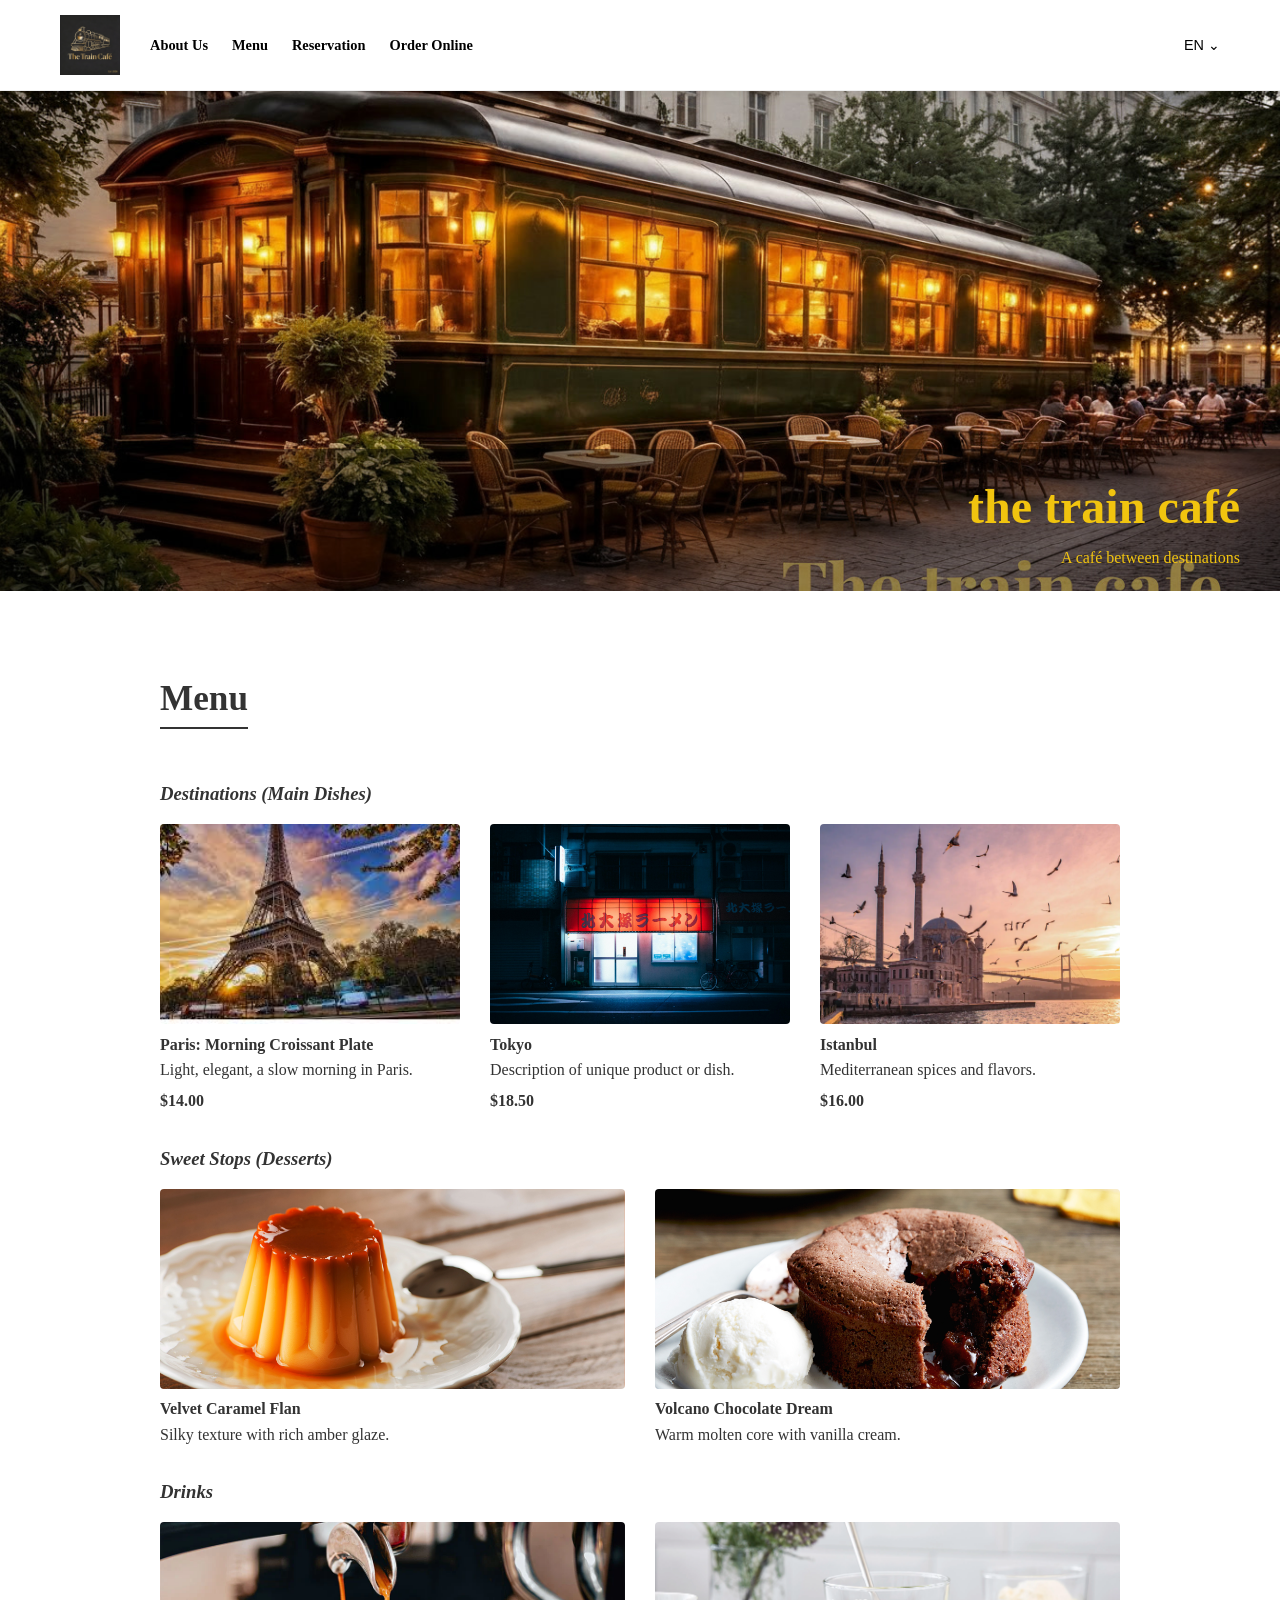
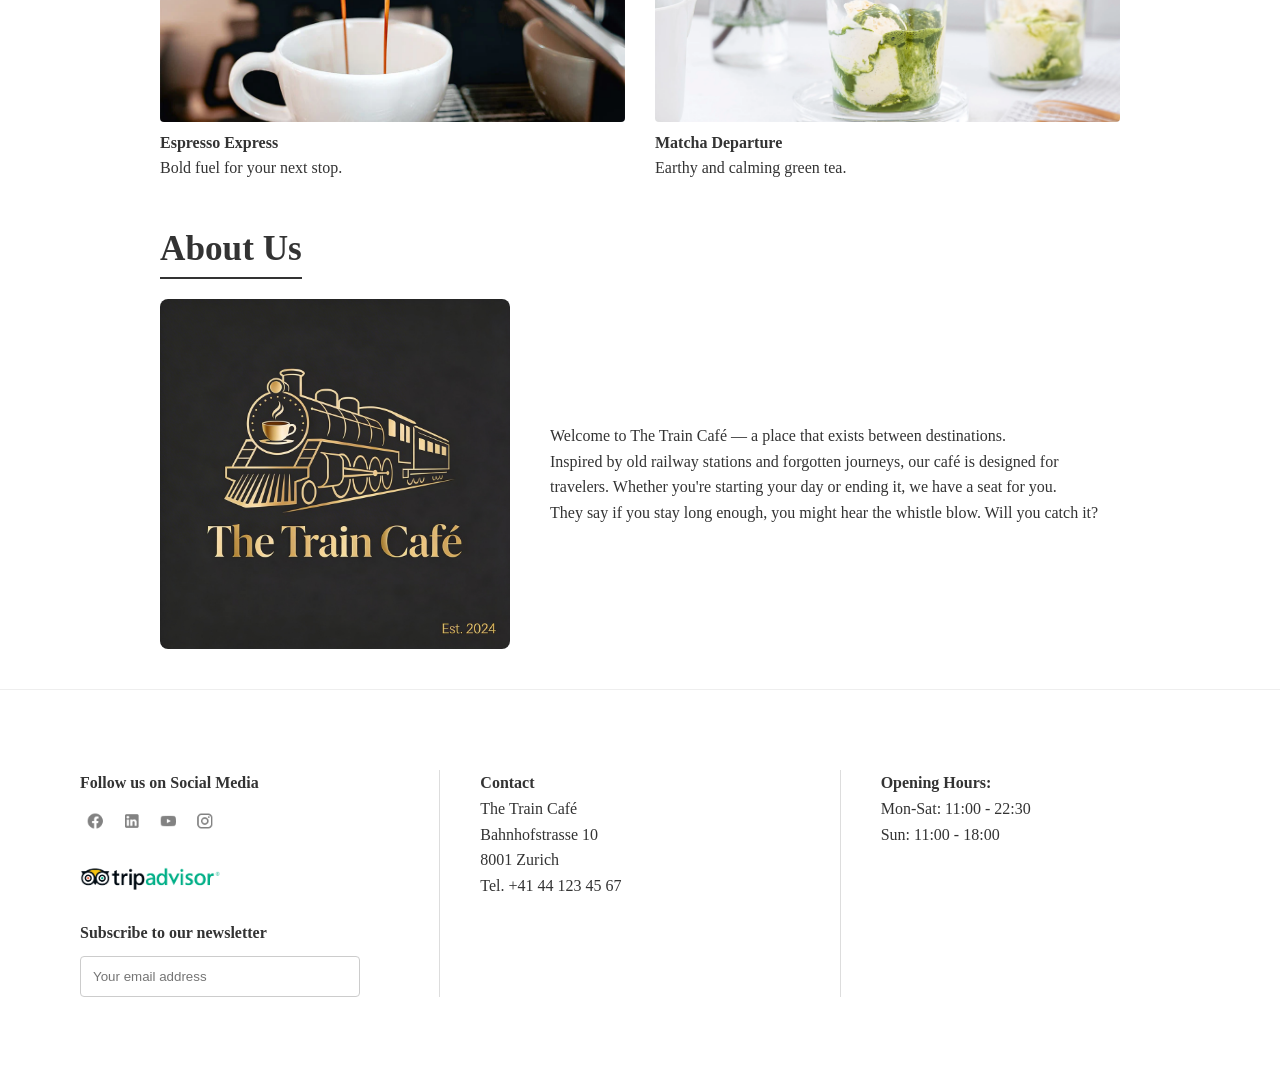
==== Labs/Projects/the-train-cafe/index.html @ d449e554 "Add index.html and index.css for The Train Café Implemented the sticky navigation, smooth scroll for" ====
<!DOCTYPE html>
<html lang="en">
<head>
    <meta charset="UTF-8">
    <meta name="viewport" content="width=device-width, initial-scale=1.0">
    <title>The Train Café | A Café Between Destinations</title>
    <link rel="stylesheet" href="index.css">
</head>
<body>

    <header class="main-header">
        <div class="nav-container">
            <div class="nav-left">
                <img src="images/Logo.jpg" alt="Logo" class="mini-logo">
                <nav class="nav-links">
                    <a href="#about-section" class="nav-link">About Us</a>
                    <a href="#menu-section" class="nav-link">Menu</a>
                    <a href="#">Reservation</a>
                    <a href="#">Order Online</a>
                </nav>
            </div>
            <div class="lang-selector">
                <button>EN <span>⌄</span></button>
            </div>
        </div>
    </header>

    <section class="hero-section">
        <div class="hero-overlay">
            <h1>The Train Café</h1>
            <p>A café between destinations</p>
        </div>
    </section>

    <main class="container">
        <section id="menu-section" class="menu">
            <h2 class="section-title">Menu</h2>
            
            <h3 class="category-title">Destinations (Main Dishes)</h3>
            <div class="grid grid-3">
                <div class="card">
                    <img src="images/paris.jpg" alt="Paris">
                    <h4>Paris: Morning Croissant Plate</h4>
                    <p>Light, elegant, a slow morning in Paris.</p>
                    <span class="price">$14.00</span>
                </div>
                <div class="card">
                    <img src="images/tokyo.jpg" alt="Tokyo">
                    <h4>Tokyo</h4>
                    <p>Description of unique product or dish.</p>
                    <span class="price">$18.50</span>
                </div>
                <div class="card">
                    <img src="images/istanbul.jpg" alt="Istanbul">
                    <h4>Istanbul</h4>
                    <p>Mediterranean spices and flavors.</p>
                    <span class="price">$16.00</span>
                </div>
            </div>

            <h3 class="category-title">Sweet Stops (Desserts)</h3>
            <div class="grid grid-2">
                <div class="card">
                    <img src="images/caramel-flan.jpg" alt="Flan">
                    <h4>Velvet Caramel Flan</h4>
                    <p>Silky texture with rich amber glaze.</p>
                </div>
                <div class="card">
                    <img src="images/chocolate-dream.jpg" alt="Chocolate">
                    <h4>Volcano Chocolate Dream</h4>
                    <p>Warm molten core with vanilla cream.</p>
                </div>
            </div>

            <h3 class="category-title">Drinks</h3>
            <div class="grid grid-2">
                <div class="card">
                    <img src="images/espresso.jpg" alt="Espresso">
                    <h4>Espresso Express</h4>
                    <p>Bold fuel for your next stop.</p>
                </div>
                <div class="card">
                    <img src="images/matcha.jpg" alt="Matcha">
                    <h4>Matcha Departure</h4>
                    <p>Earthy and calming green tea.</p>
                </div>
            </div>
        </section>

        <section id="about-section" class="about-us">
            <h2 class="section-title">About Us</h2>
            <div class="about-flex">
                <img src="images/Logo.jpg" alt="About Logo" class="about-img">
                <div class="about-text">
                    <p>Welcome to The Train Café — a place that exists between destinations.</p>
                    <p>Inspired by old railway stations and forgotten journeys, our café is designed for travelers. Whether you're starting your day or ending it, we have a seat for you.</p>
                    <p>They say if you stay long enough, you might hear the whistle blow. Will you catch it?</p>
                </div>
            </div>
        </section>
    </main>

   <!-- <footer class="site-footer">
        <div class="footer-grid">
            <div class="footer-col">
                <h4>Follow us on Social Media</h4>
                <p>  <img src="images/socials.png" alt="TripAdvisor" class="ta-logo"> </p>  
                    <p><img src="images/tripadvisor.png" alt="TripAdvisor" class="ta-logo"></p>
                  
            </div>
            <div class="footer-col">
                <h4>Contact</h4>
                <p>The Train Café<br>Bahnhofstrasse 10<br>8001 Zurich<br>Tel. +41 44 123 45 67</p>
            </div>
            <div class="footer-col">
                <h4>Opening Hours:</h4>
                <p>Mon-Sat: 11:00 - 22:30<br>Sun: 11:00 - 18:00</p>
            </div>
            <div class="footer-col">
                <h4>Subscribe to our newsletter</h4>
                        <input type="email" placeholder="Your email address">
            </div>
        </div>
    </footer> -->

    <footer class="site-footer">
        <div class="footer-container">
            <div class="footer-col">
                <h4>Follow us on Social Media</h4>
               
                <p> <img src="images/socials.png" alt="TripAdvisor" class="ta-logo"> </p>
                <p> <img src="images/tripadvisor.png" alt="TripAdvisor" class="ta-logo"> </p>
         
                <h4 class="footer-heading newsletter-title">Subscribe to our newsletter</h4>
                <input type="email" placeholder="Your email address" class="email-input">
            </div>
    
            <div class="footer-col">
                <h4 class="footer-heading">Contact</h4>
                <p>The Train Café</p>
                <p>Bahnhofstrasse 10</p>
                <p>8001 Zurich</p>
                <p>Tel. +41 44 123 45 67</p>
            </div>
    
            <div class="footer-col no-border">
                <h4 class="footer-heading">Opening Hours:</h4>
                <p>Mon-Sat: 11:00 - 22:30</p>
                <p>Sun: 11:00 - 18:00</p>
            </div>
        </div>
    </footer>

</body>
</html>
---- Labs/Projects/the-train-cafe/index.css ----
* {
    margin: 0;
    padding: 0;
    box-sizing: border-box;
}

body {
    font-family: 'Georgia', serif; /* Serif font for a vintage feel */
    color: #333;
    line-height: 1.6;
}

/* Header */
.main-header {
    position: sticky;       /* This "sticks" the header */
    top: 0;                /* Tells it WHERE to stick (at the very top) */
    z-index: 1000;         /* Ensures it stays ABOVE the images as you scroll */
    background: #ffffff;    /* IMPORTANT: Keeps the menu from being transparent */
    width: 100%;
    padding: 15px 0;
    border-bottom: 1px solid #eee;
    box-shadow: 0 2px 10px rgba(0,0,0,0.05); /* Optional: adds a nice subtle shadow */
}

/* Add this to the TOP of your CSS for smooth movement */
html {
    scroll-behavior: smooth;
}

.nav-container {
    max-width: 1200px;
    margin: 0 auto;
    display: flex;
    justify-content: space-between;
    align-items: center;
    padding: 0 20px;
}

.nav-left {
    display: flex;
    align-items: center;
    gap: 30px;
}

.mini-logo {
    width: 60px;
    height: 60px;
    object-fit: contain;
}

.nav-links a {
    text-decoration: none;
    color: #000;
    margin-right: 20px;
    font-size: 0.9rem;
    font-weight: bold;
}

.lang-selector button {
    background: none;
    border: none;
    cursor: pointer;
    font-size: 0.9rem;
}

/* Hero Section */
.hero-section {
    background: url('images/Banner.jpg') no-repeat center center/cover;
    height: 500px;
    position: relative;
    display: flex;
    align-items: flex-end;
    justify-content: flex-end;
}

.hero-overlay {
    background: rgba(0, 0, 0, 0.4);
    color: #f1c40f; /* Gold-ish color from image */
    padding: 20px 40px;
    text-align: right;
    width: 100%;
}

.hero-overlay h1 {
    font-size: 3rem;
    text-transform: lowercase;
}

/* Layout */
.container {
    max-width: 1000px;
    margin: 0 auto;
    padding: 40px 20px;
}

.section-title {
    font-size: 2.2rem;
    margin: 40px 0 20px;
    border-bottom: 2px solid #333;
    display: inline-block;
}

.category-title {
    margin: 30px 0 15px;
    font-style: italic;
}

/* Grid */
.grid {
    display: grid;
    gap: 30px;
}

.grid-3 { grid-template-columns: repeat(3, 1fr); }
.grid-2 { grid-template-columns: repeat(2, 1fr); }

.card img {
    width: 100%;
    height: 200px;
    object-fit: cover;
    border-radius: 4px;
}

.price {
    font-weight: bold;
    display: block;
    margin-top: 5px;
}

/* About Us Flex */
.about-flex {
    display: flex;
    gap: 40px;
    align-items: center;
}

.about-img {
    width: 350px;
    border-radius: 8px;
}

/* Footer 
.site-footer {
    background: #fafafa;
    padding: 60px 0;
    margin-top: 80px;
}

.footer-grid {
    max-width: 1000px;
    margin: 0 auto;
    display: grid;
    grid-template-columns: repeat(3, 1fr);
    padding: 0 20px;
}

.socials {
    display: flex;
    gap: 15px;
    margin: 15px 0;
}

.socials img {
    width: 25px;
    filter: grayscale(1);
}

.ta-logo { width: 140px; }

*/
.site-footer {
    background-color: #ffffff;
    padding: 80px 0;
    border-top: 1px solid #eee;
    font-family: 'Georgia', serif;
}

.footer-container {
    display: flex !important; /* Forces them into a row */
    flex-direction: row;      /* Ensures they don't stack vertically */
    justify-content: center;
    max-width: 1200px;
    margin: 0 auto;
    width: 100%;
}

.footer-col {
    flex: 1;                 /* Gives each column equal width */
    padding: 0 40px;
    border-right: 1px solid #ddd;
    min-width: 300px;        /* Prevents them from getting too squished */
}

/* This removes the line from the very last column */
.footer-col:last-child {
    border-right: none;
}

/* Fix for your images and inputs inside the footer */
/* Social Icons - Balanced Size */
.social-icons {
    display: flex;
    gap: 15px;
    margin: 15px 0;
    align-items: center;
}

.social-icons img {
    width: 24px;      /* This is the standard size for social icons */
    height: 24px;
    object-fit: contain;
    flex-shrink: 0;
    opacity: 0.7;     /* Makes them look professionally muted */
}

/* TripAdvisor Logo - Balanced Size */
.ta-logo {
    width: 140px;     /* This size should match the width of your newsletter box */
    height: auto;
    display: block;
    margin: 10px 0 25px 0;
    flex-shrink: 0;
}

/* Newsletter Title Spacing */
.email-input {
    width: 100%;
    max-width: 280px;
    padding: 12px;
    margin-top: 10px;
    border: 1px solid #ccc;
    border-radius: 4px;
}
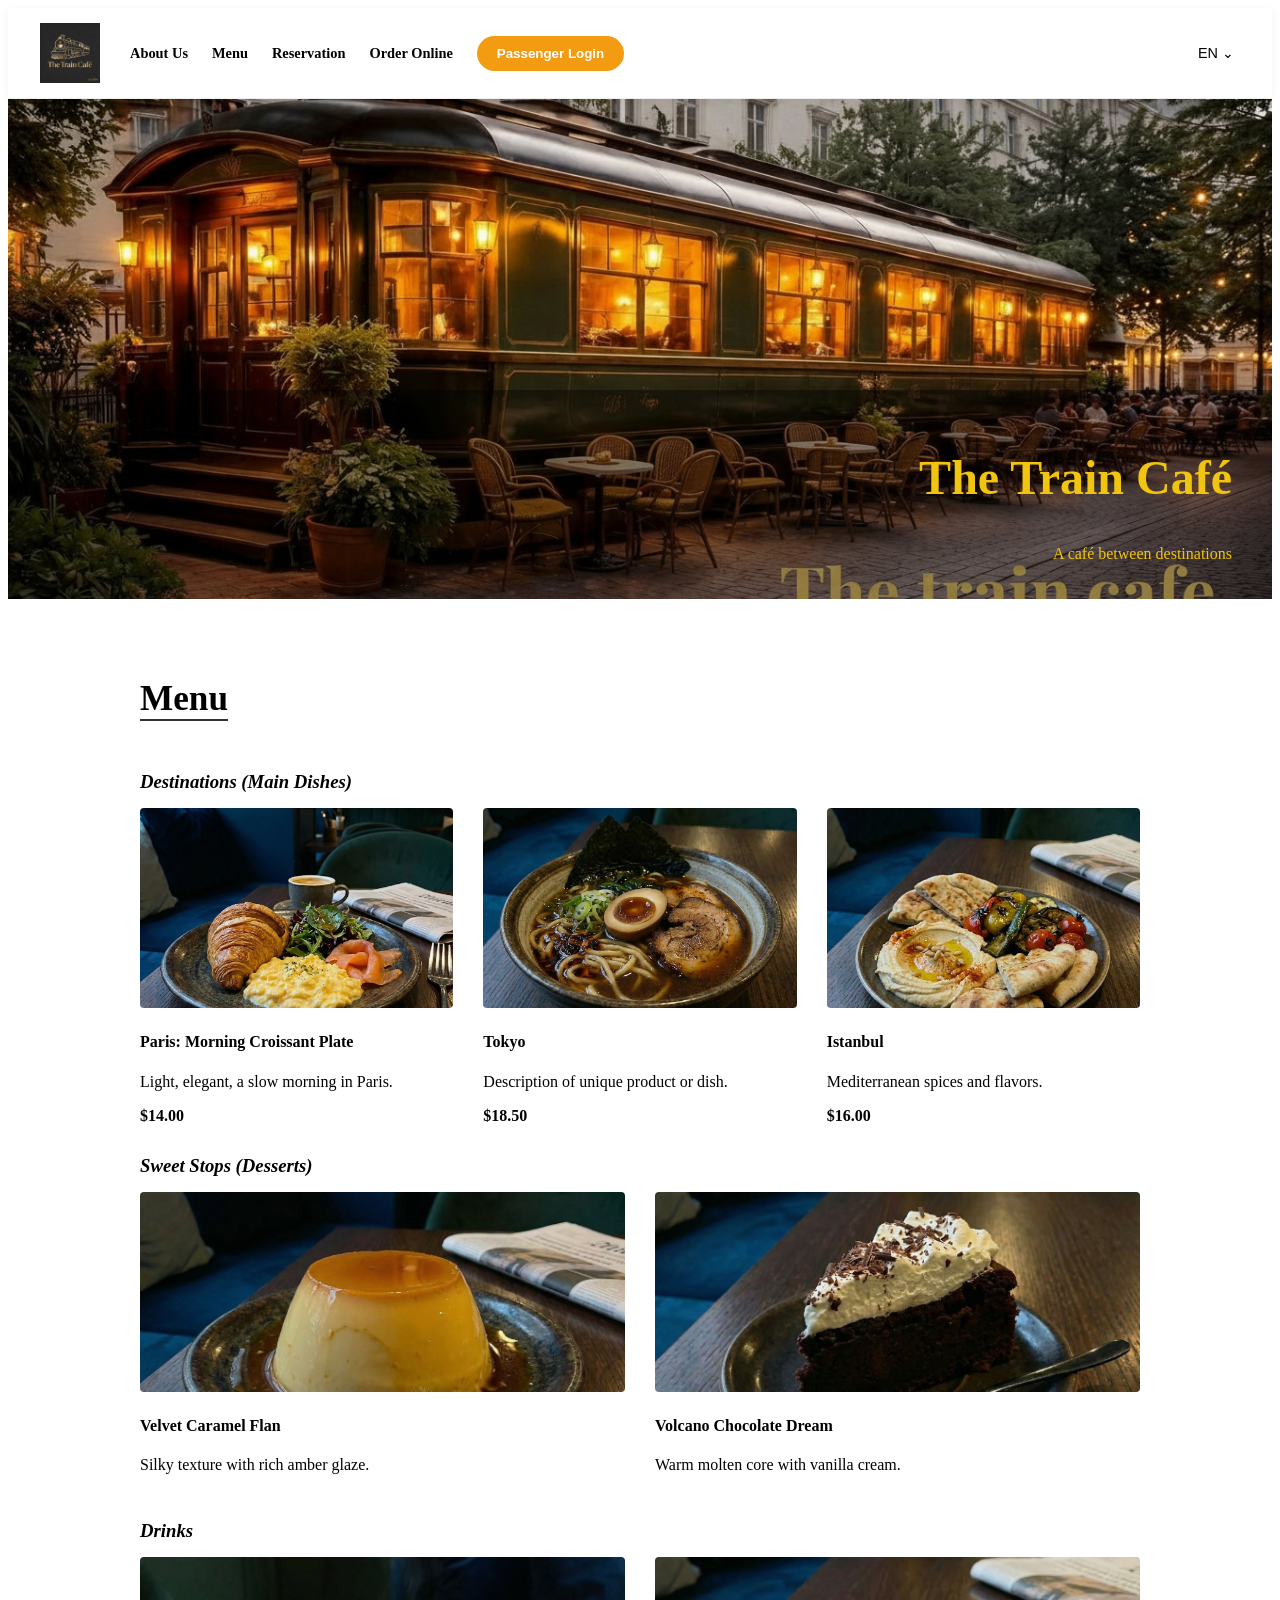
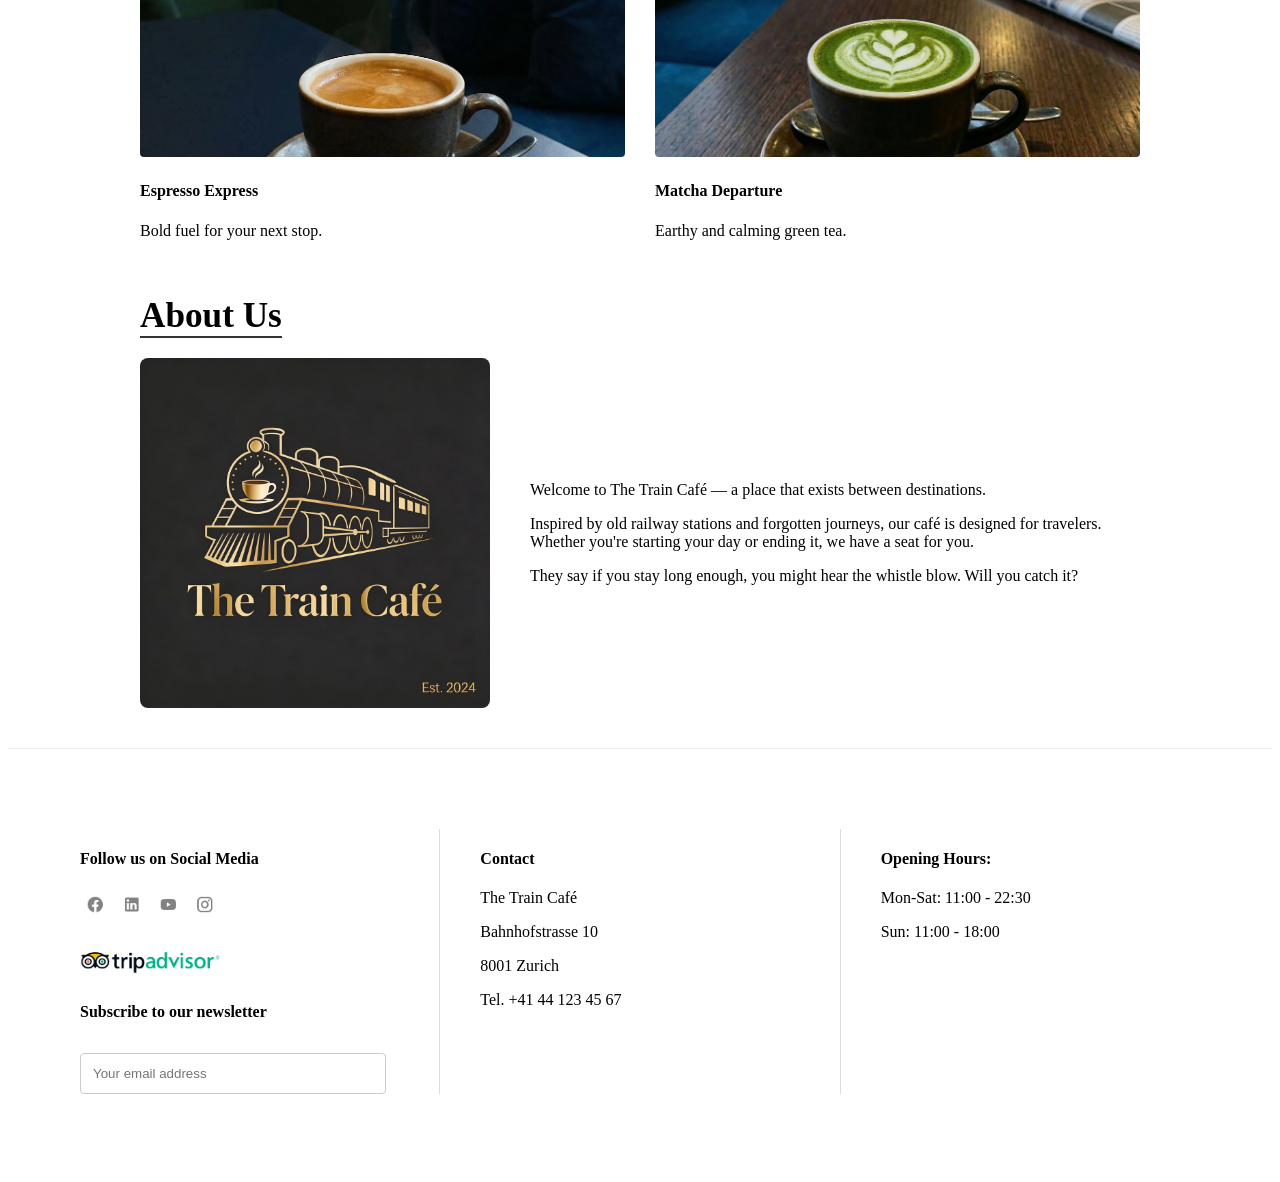
==== commit 1f14dcbe: "Implement Cognito auth UI and fix modal alignment - Created auth.js to handle AWS Cognito authentica" ====
--- a/Labs/Projects/the-train-cafe/index.html
+++ b/Labs/Projects/the-train-cafe/index.html
@@ -17,6 +17,8 @@
                     <a href="#menu-section" class="nav-link">Menu</a>
                     <a href="#">Reservation</a>
                     <a href="#">Order Online</a>
+                    <!-- Add this inside your <nav> or <header> -->
+<button class="nav-login-btn" onclick="openAuth()">Passenger Login</button>
                 </nav>
             </div>
             <div class="lang-selector">
@@ -39,19 +41,19 @@
             <h3 class="category-title">Destinations (Main Dishes)</h3>
             <div class="grid grid-3">
                 <div class="card">
-                    <img src="images/paris.jpg" alt="Paris">
+                    <img src="images/Croissant.jpg" alt="Paris">
                     <h4>Paris: Morning Croissant Plate</h4>
                     <p>Light, elegant, a slow morning in Paris.</p>
                     <span class="price">$14.00</span>
                 </div>
                 <div class="card">
-                    <img src="images/tokyo.jpg" alt="Tokyo">
+                    <img src="images/Ramen1.jpg" alt="Tokyo">
                     <h4>Tokyo</h4>
                     <p>Description of unique product or dish.</p>
                     <span class="price">$18.50</span>
                 </div>
                 <div class="card">
-                    <img src="images/istanbul.jpg" alt="Istanbul">
+                    <img src="images/Meze.jpg" alt="Istanbul">
                     <h4>Istanbul</h4>
                     <p>Mediterranean spices and flavors.</p>
                     <span class="price">$16.00</span>
@@ -61,12 +63,12 @@
             <h3 class="category-title">Sweet Stops (Desserts)</h3>
             <div class="grid grid-2">
                 <div class="card">
-                    <img src="images/caramel-flan.jpg" alt="Flan">
+                    <img src="images/Flan.jpg" alt="Flan">
                     <h4>Velvet Caramel Flan</h4>
                     <p>Silky texture with rich amber glaze.</p>
                 </div>
                 <div class="card">
-                    <img src="images/chocolate-dream.jpg" alt="Chocolate">
+                    <img src="images/Vienna Cake.jpg" alt="Chocolate">
                     <h4>Volcano Chocolate Dream</h4>
                     <p>Warm molten core with vanilla cream.</p>
                 </div>
@@ -75,12 +77,12 @@
             <h3 class="category-title">Drinks</h3>
             <div class="grid grid-2">
                 <div class="card">
-                    <img src="images/espresso.jpg" alt="Espresso">
+                    <img src="images/Espresso.jpg" alt="Espresso">
                     <h4>Espresso Express</h4>
                     <p>Bold fuel for your next stop.</p>
                 </div>
                 <div class="card">
-                    <img src="images/matcha.jpg" alt="Matcha">
+                    <img src="images/Matcha.jpg" alt="Matcha">
                     <h4>Matcha Departure</h4>
                     <p>Earthy and calming green tea.</p>
                 </div>
@@ -150,6 +152,38 @@
             </div>
         </div>
     </footer>
+    <div id="authModal" class="modal">
+        <div class="modal-content">
+            <span class="close-btn" onclick="closeAuth()">&times;</span>
+    
+            
+    <div id="loginSection">
+                <img src="images/Logo.jpg" alt="The Train Café Logo" class="auth-logo">
+                <h2>Passenger Login</h2>
+                <form id="loginForm">
+                    <input type="email" placeholder="Email" required>
+                    <input type="password" placeholder="Password" required>
+                    <button type="submit" class="auth-btn">Sign In</button>
+                </form>
+                <p>New Traveler? <a href="#" onclick="showSignUp()">Create Account</a></p>
+            </div>
+    
+            
+    <div id="signupSection" style="display:none;">
+                <img src="images/Logo.jpg" alt="The Train Café Logo" class="auth-logo">
+                <h2>Join the Journey</h2>
+                <form id="signupForm">
+                    <input type="text" placeholder="Full Name" required>
+                    <input type="email" placeholder="Email" required>
+                    <input type="password" placeholder="Create Password" required>
+                    <button type="submit" class="auth-btn">Register</button>
+                </form>
+                <p>Already have an account? <a href="#" onclick="showLogin()">Sign In</a></p>
+            </div>
+        </div>
+    </div>
+
+    <script src="auth.js"></script>
 
 </body>
 </html>
--- a/Labs/Projects/the-train-cafe/index.css
+++ b/Labs/Projects/the-train-cafe/index.css
@@ -1,25 +1,153 @@
-* {
-    margin: 0;
-    padding: 0;
-    box-sizing: border-box;
-}
-
-body {
-    font-family: 'Georgia', serif; /* Serif font for a vintage feel */
-    color: #333;
-    line-height: 1.6;
+.nav-login-btn {
+    background-color: #f39c12;
+    /* A nice "Gold" train color */
+    color: white;
+    border: none;
+    padding: 10px 20px;
+    border-radius: 20px;
+    cursor: pointer;
+    font-weight: bold;
+    transition: 0.3s;
+}
+
+.nav-login-btn:hover {
+    background-color: #e67e22;
+    transform: scale(1.05);
+}
+
+/* --- THE AUTH MODAL DESIGN --- */
+
+/* 1. The Dimmed Overlay (Behind the box) */
+.modal {
+    display: none;
+    position: fixed;
+    z-index: 1000;
+    left: 0; top: 0;
+    width: 100%; height: 100%;
+    background-color: rgba(0,0,0,0.85); /* Slightly darker for more drama */
+}
+
+/* 2. The Login Box (The "Dining Car" style) */
+.modal-content {
+    background-color: #1a1a1a;
+    color: #f39c12;
+    margin: 8% auto;
+    padding: 30px;
+    width: 90%;
+    max-width: 400px;
+    border-radius: 15px;
+    text-align: center;
+    position: relative;
+    border: 2px solid #f39c12;
+    box-shadow: 0 5px 25px rgba(243, 156, 18, 0.3);
+}
+
+/* 3. Styling the Logo inside the Form */
+.auth-logo {
+    width: 100px; /* Small and centered */
+    height: auto;
+    margin-bottom: 20px;
+    filter: drop-shadow(0 0 5px #f39c12); /* Subtle glow on the gold logo */
+}
+
+/* 4. Text and Form Elements */
+#loginForm, #signupForm {
+    display: flex;
+    flex-direction: column;
+    align-items: center; /* Centers the fields horizontally */
+    width: 100%;
+}
+
+/* 5. Inputs (Keeping them dark but readable) */
+.modal-content input, 
+.auth-btn {
+    width: 100%;       /* Makes them take full width of the container */
+    max-width: 320px;  /* Optional: keeps them from getting too wide on desktop */
+    padding: 12px;     /* Set to the SAME padding for both */
+    margin: 10px auto; /* 'auto' centers them horizontally */
+    border-radius: 5px;
+    display: block;
+}
+
+.modal-content input {
+    background-color: #333;
+    border: 1px solid #555;
+    color: white;
+}
+
+
+/* 6. The Main "Action" Button */
+.auth-btn {
+    background-color: #f39c12;
+    color: #1a1a1a;
+    border: none;
+    font-weight: bold;
+    cursor: pointer;
+    transition: 0.3s;
+    margin-top: 15px;
+}
+
+.auth-btn:hover {
+    background-color: #e67e22;
+    transform: scale(1.02);
+}
+
+/* 7. The Close (X) Button */
+.close-btn {
+    position: absolute;
+    right: 20px; top: 10px;
+    font-size: 28px;
+    cursor: pointer;
+    color: #f39c12; /* Gold X */
+}
+
+.close-btn:hover {
+    color: #fff;
+}
+
+
+
+/* This makes the container flexible */
+.menu-grid {
+    display: flex;
+    flex-wrap: wrap;
+    /* This allows items to move to the next line! */
+    justify-content: center;
+    gap: 20px;
+}
+
+/* This makes each card resize for mobile */
+.destination-card {
+    flex: 1 1 300px;
+    /* Base size is 300px, but it will grow/shrink */
+    max-width: 100%;
+    text-align: center;
+}
+
+/* Extra mobile-specific polish */
+@media screen and (max-width: 600px) {
+    .menu-grid {
+        flex-direction: column;
+        /* Forces them to stack vertically */
+        align-items: center;
+    }
 }
 
 /* Header */
 .main-header {
-    position: sticky;       /* This "sticks" the header */
-    top: 0;                /* Tells it WHERE to stick (at the very top) */
-    z-index: 1000;         /* Ensures it stays ABOVE the images as you scroll */
-    background: #ffffff;    /* IMPORTANT: Keeps the menu from being transparent */
+    position: sticky;
+    /* This "sticks" the header */
+    top: 0;
+    /* Tells it WHERE to stick (at the very top) */
+    z-index: 1000;
+    /* Ensures it stays ABOVE the images as you scroll */
+    background: #ffffff;
+    /* IMPORTANT: Keeps the menu from being transparent */
     width: 100%;
     padding: 15px 0;
     border-bottom: 1px solid #eee;
-    box-shadow: 0 2px 10px rgba(0,0,0,0.05); /* Optional: adds a nice subtle shadow */
+    box-shadow: 0 2px 10px rgba(0, 0, 0, 0.05);
+    /* Optional: adds a nice subtle shadow */
 }
 
 /* Add this to the TOP of your CSS for smooth movement */
@@ -75,7 +203,8 @@
 
 .hero-overlay {
     background: rgba(0, 0, 0, 0.4);
-    color: #f1c40f; /* Gold-ish color from image */
+    color: #f1c40f;
+    /* Gold-ish color from image */
     padding: 20px 40px;
     text-align: right;
     width: 100%;
@@ -83,7 +212,6 @@
 
 .hero-overlay h1 {
     font-size: 3rem;
-    text-transform: lowercase;
 }
 
 /* Layout */
@@ -111,8 +239,13 @@
     gap: 30px;
 }
 
-.grid-3 { grid-template-columns: repeat(3, 1fr); }
-.grid-2 { grid-template-columns: repeat(2, 1fr); }
+.grid-3 {
+    grid-template-columns: repeat(3, 1fr);
+}
+
+.grid-2 {
+    grid-template-columns: repeat(2, 1fr);
+}
 
 .card img {
     width: 100%;
@@ -176,8 +309,10 @@
 }
 
 .footer-container {
-    display: flex !important; /* Forces them into a row */
-    flex-direction: row;      /* Ensures they don't stack vertically */
+    display: flex !important;
+    /* Forces them into a row */
+    flex-direction: row;
+    /* Ensures they don't stack vertically */
     justify-content: center;
     max-width: 1200px;
     margin: 0 auto;
@@ -185,10 +320,12 @@
 }
 
 .footer-col {
-    flex: 1;                 /* Gives each column equal width */
+    flex: 1;
+    /* Gives each column equal width */
     padding: 0 40px;
     border-right: 1px solid #ddd;
-    min-width: 300px;        /* Prevents them from getting too squished */
+    min-width: 300px;
+    /* Prevents them from getting too squished */
 }
 
 /* This removes the line from the very last column */
@@ -206,16 +343,19 @@
 }
 
 .social-icons img {
-    width: 24px;      /* This is the standard size for social icons */
+    width: 24px;
+    /* This is the standard size for social icons */
     height: 24px;
     object-fit: contain;
     flex-shrink: 0;
-    opacity: 0.7;     /* Makes them look professionally muted */
+    opacity: 0.7;
+    /* Makes them look professionally muted */
 }
 
 /* TripAdvisor Logo - Balanced Size */
 .ta-logo {
-    width: 140px;     /* This size should match the width of your newsletter box */
+    width: 140px;
+    /* This size should match the width of your newsletter box */
     height: auto;
     display: block;
     margin: 10px 0 25px 0;
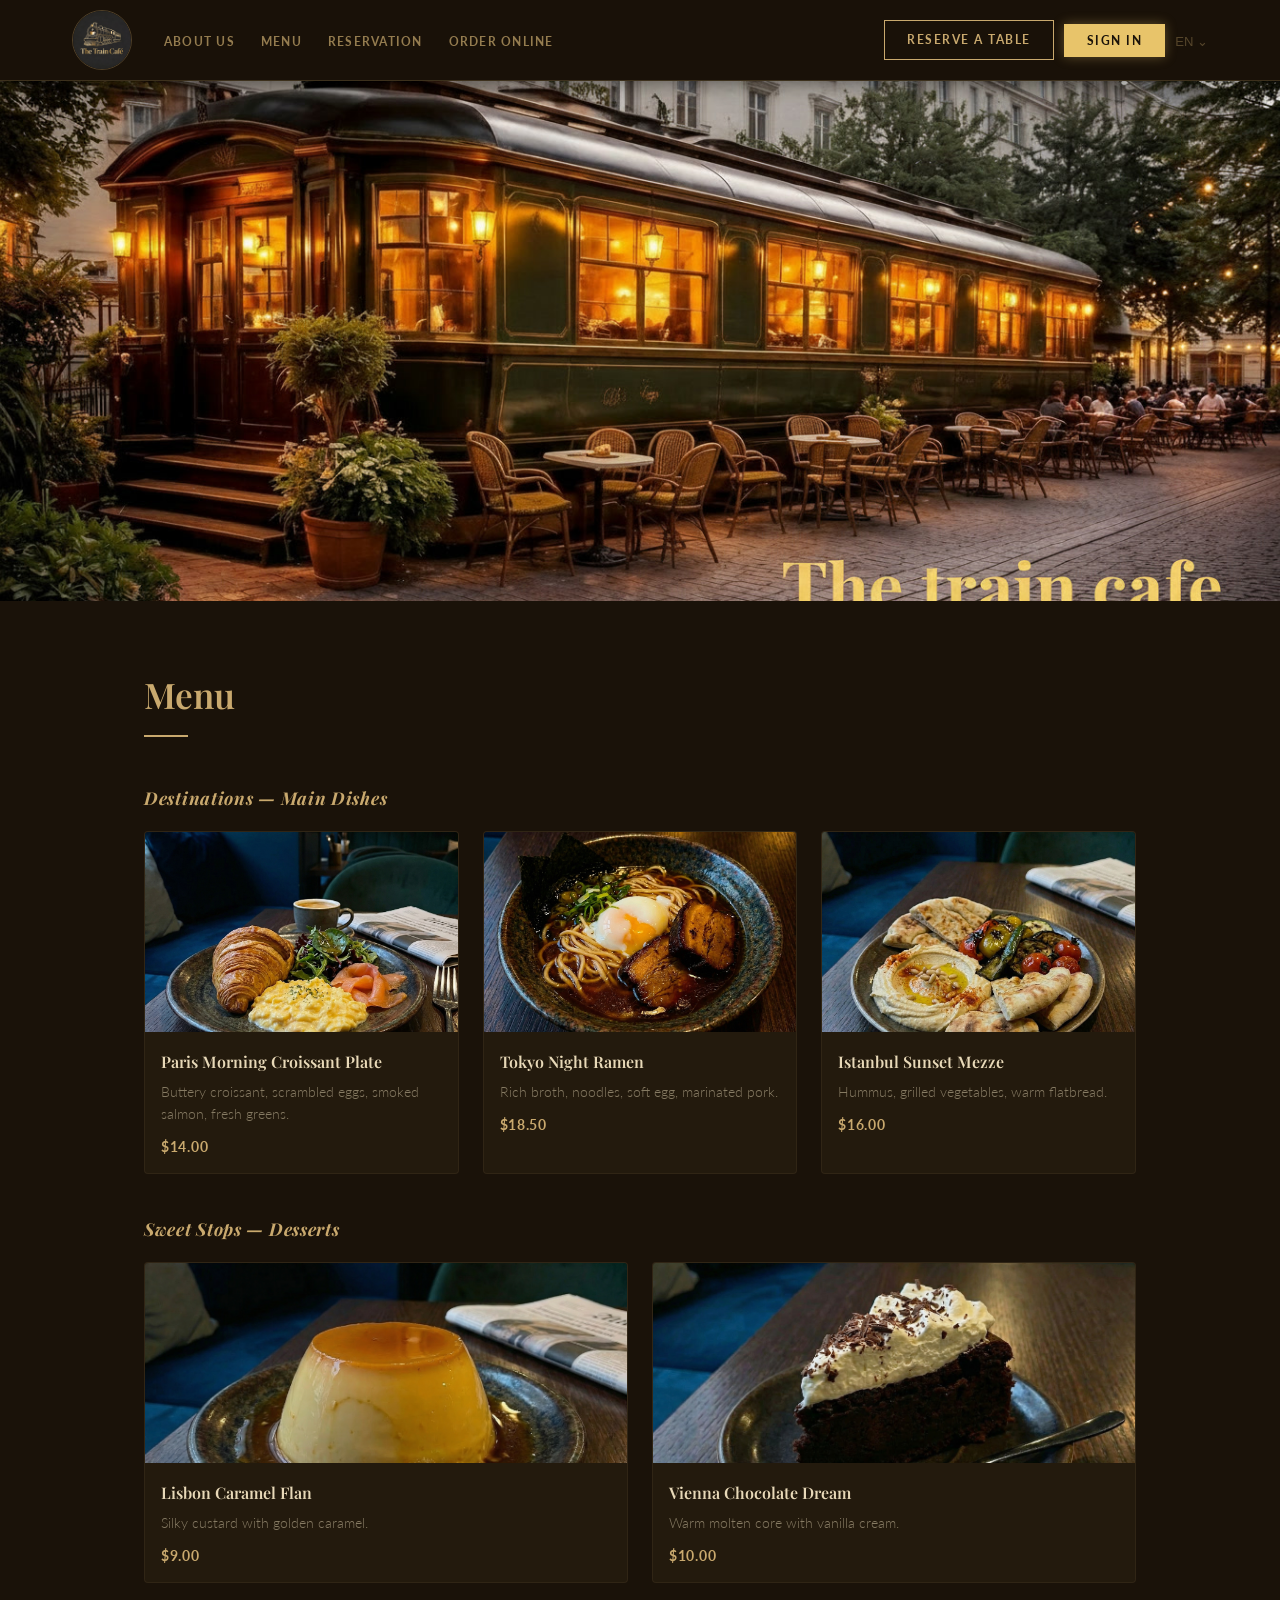
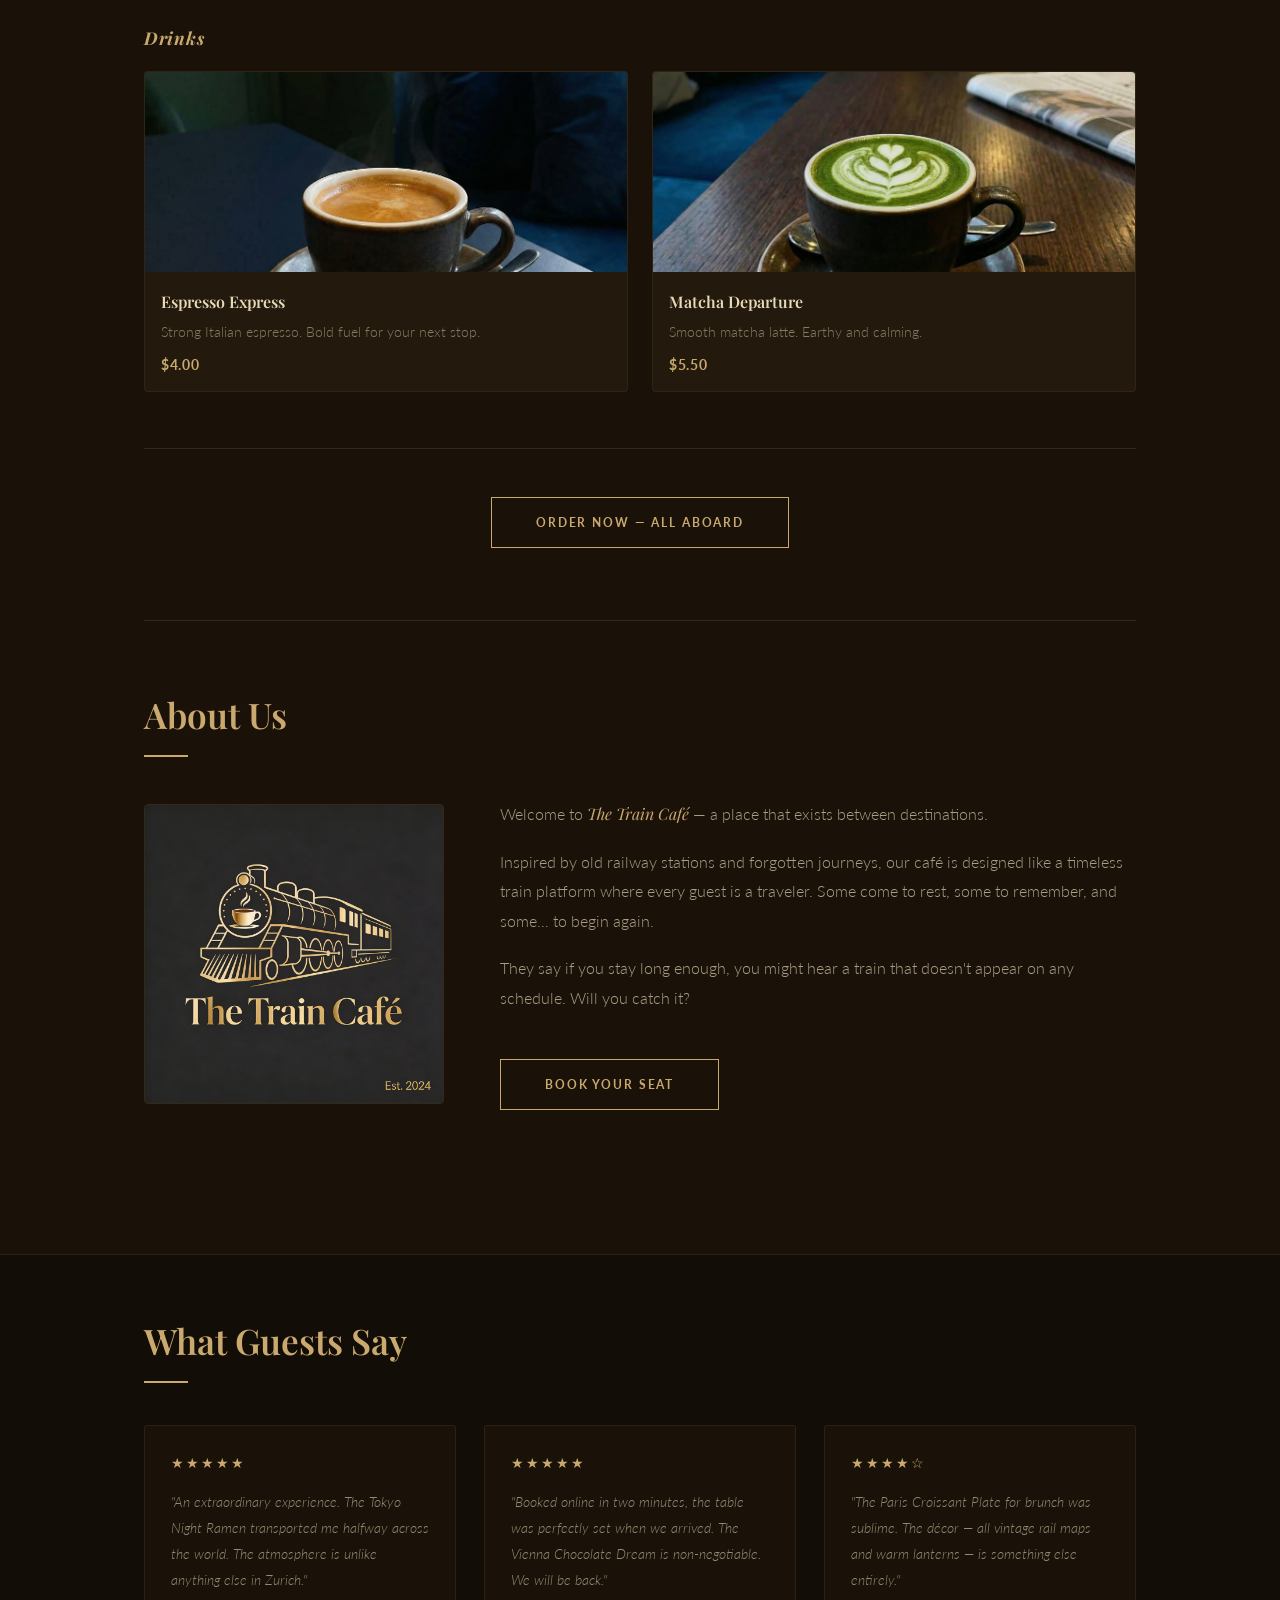
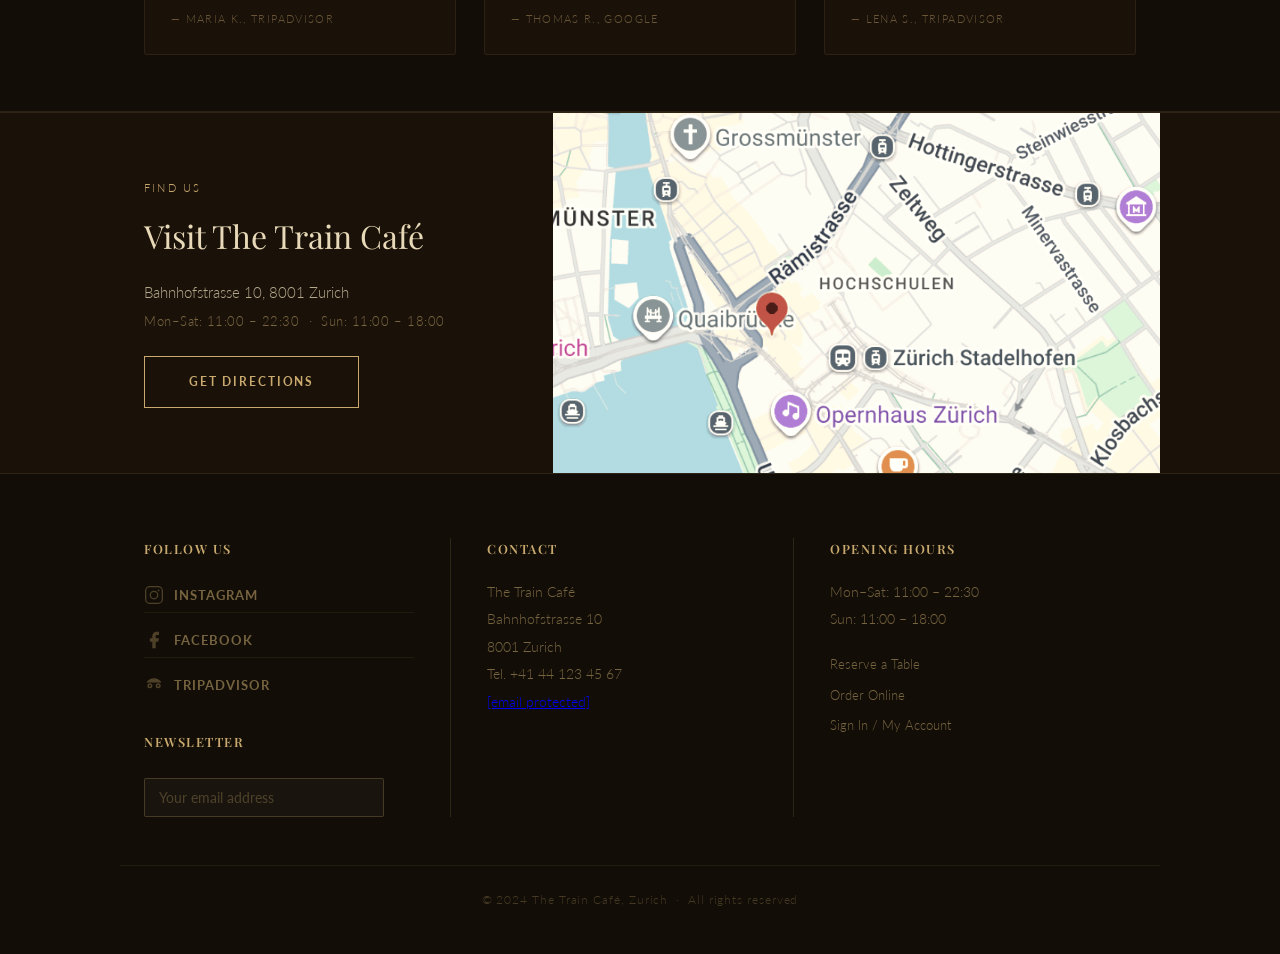
==== commit 98c81580: "Update version of html, css files" ====
--- a/Labs/Projects/the-train-cafe/index.html
+++ b/Labs/Projects/the-train-cafe/index.html
@@ -4,186 +4,251 @@
     <meta charset="UTF-8">
     <meta name="viewport" content="width=device-width, initial-scale=1.0">
     <title>The Train Café | A Café Between Destinations</title>
+    <meta name="description" content="The Train Café — a vintage railway café in Zurich. Book a table, order online, and experience a journey through flavors from Paris, Tokyo, Istanbul and beyond.">
+    <link rel="preconnect" href="https://fonts.googleapis.com">
+    <link rel="preconnect" href="https://fonts.gstatic.com" crossorigin>
+    <link href="https://fonts.googleapis.com/css2?family=Playfair+Display:ital,wght@0,400;0,600;1,400&family=Lato:wght@300;400;700&display=swap" rel="stylesheet">
     <link rel="stylesheet" href="index.css">
 </head>
 <body>
 
+    <!-- ── SIGN-IN MODAL (Cognito) ── -->
+    <div class="modal-overlay" id="signinModal" role="dialog" aria-modal="true">
+        <div class="modal-box">
+            <button class="modal-close" onclick="closeModal()" aria-label="Close">&#x2715;</button>
+            <p class="modal-logo">The Train Café</p>
+            <h2 class="modal-title">Welcome back</h2>
+            <p class="modal-sub">Manage your bookings and orders.</p>
+            <div class="cognito-label"><span class="cognito-dot"></span>Secured by AWS Cognito</div>
+            <div class="modal-tabs">
+                <button class="modal-tab active" onclick="switchTab('login',this)">Sign In</button>
+                <button class="modal-tab" onclick="switchTab('register',this)">Create Account</button>
+            </div>
+            <div id="auth-login" class="auth-panel active">
+                <div class="modal-form">
+                    <div class="form-group"><label>Email Address</label><input type="email" id="login-email" placeholder="anna@example.com"></div>
+                    <div class="form-group"><label>Password</label><input type="password" id="login-password" placeholder="••••••••"></div>
+                    <a href="#" class="forgot-link">Forgot your password?</a>
+                    <button class="modal-submit" onclick="handleSignIn()">Sign In</button>
+                </div>
+            </div>
+            <div id="auth-register" class="auth-panel">
+                <div class="modal-form">
+                    <div class="form-group"><label>Full Name</label><input type="text" id="reg-name" placeholder="Anna Müller"></div>
+                    <div class="form-group"><label>Email Address</label><input type="email" id="reg-email" placeholder="anna@example.com"></div>
+                    <div class="form-group"><label>Password</label><input type="password" id="reg-password" placeholder="Min. 8 characters"></div>
+                    <button class="modal-submit" onclick="handleRegister()">Create Account</button>
+                </div>
+            </div>
+        </div>
+    </div>
+
     <header class="main-header">
         <div class="nav-container">
             <div class="nav-left">
-                <img src="images/Logo.jpg" alt="Logo" class="mini-logo">
+                <img src="images/Logo.jpg" alt="The Train Café" class="mini-logo">
                 <nav class="nav-links">
-                    <a href="#about-section" class="nav-link">About Us</a>
-                    <a href="#menu-section" class="nav-link">Menu</a>
-                    <a href="#">Reservation</a>
-                    <a href="#">Order Online</a>
-                    <!-- Add this inside your <nav> or <header> -->
-<button class="nav-login-btn" onclick="openAuth()">Passenger Login</button>
+                    <a href="#about-section">About Us</a>
+                    <a href="#menu-section">Menu</a>
+                    <a href="booking.html">Reservation</a>
+                    <a href="order.html">Order Online</a>
                 </nav>
             </div>
-            <div class="lang-selector">
-                <button>EN <span>⌄</span></button>
+            <div class="nav-right">
+                <a href="booking.html" class="btn-reserve">Reserve a Table</a>
+                <button class="btn-signin" onclick="openModal()">Sign In</button>
+                <div class="lang-selector"><button>EN <span>&#8964;</span></button></div>
             </div>
         </div>
     </header>
 
-    <section class="hero-section">
-        <div class="hero-overlay">
-            <h1>The Train Café</h1>
-            <p>A café between destinations</p>
-        </div>
-    </section>
+    <section class="hero-section" role="banner" aria-label="The Train Café"></section>
+
+
 
     <main class="container">
+
         <section id="menu-section" class="menu">
             <h2 class="section-title">Menu</h2>
-            
-            <h3 class="category-title">Destinations (Main Dishes)</h3>
+
+            <h3 class="category-title">Destinations — Main Dishes</h3>
             <div class="grid grid-3">
                 <div class="card">
-                    <img src="images/Croissant.jpg" alt="Paris">
-                    <h4>Paris: Morning Croissant Plate</h4>
-                    <p>Light, elegant, a slow morning in Paris.</p>
+                    <img src="images/Croissant.jpg" alt="Paris Morning Croissant Plate">
+                    <h4>Paris Morning Croissant Plate</h4>
+                    <p>Buttery croissant, scrambled eggs, smoked salmon, fresh greens.</p>
                     <span class="price">$14.00</span>
                 </div>
                 <div class="card">
-                    <img src="images/Ramen1.jpg" alt="Tokyo">
-                    <h4>Tokyo</h4>
-                    <p>Description of unique product or dish.</p>
+                    <img src="images/Ramen.jpg" alt="Tokyo Night Ramen">
+                    <h4>Tokyo Night Ramen</h4>
+                    <p>Rich broth, noodles, soft egg, marinated pork.</p>
                     <span class="price">$18.50</span>
                 </div>
                 <div class="card">
-                    <img src="images/Meze.jpg" alt="Istanbul">
-                    <h4>Istanbul</h4>
-                    <p>Mediterranean spices and flavors.</p>
+                    <img src="images/Meze.jpg" alt="Istanbul Sunset Mezze">
+                    <h4>Istanbul Sunset Mezze</h4>
+                    <p>Hummus, grilled vegetables, warm flatbread.</p>
                     <span class="price">$16.00</span>
                 </div>
             </div>
 
-            <h3 class="category-title">Sweet Stops (Desserts)</h3>
+            <h3 class="category-title">Sweet Stops — Desserts</h3>
             <div class="grid grid-2">
                 <div class="card">
-                    <img src="images/Flan.jpg" alt="Flan">
-                    <h4>Velvet Caramel Flan</h4>
-                    <p>Silky texture with rich amber glaze.</p>
-                </div>
-                <div class="card">
-                    <img src="images/Vienna Cake.jpg" alt="Chocolate">
-                    <h4>Volcano Chocolate Dream</h4>
+                    <img src="images/Flan.jpg" alt="Lisbon Caramel Flan">
+                    <h4>Lisbon Caramel Flan</h4>
+                    <p>Silky custard with golden caramel.</p>
+                    <span class="price">$9.00</span>
+                </div>
+                <div class="card">
+                    <img src="images/Vienna%20Cake.jpg" alt="Vienna Chocolate Dream">
+                    <h4>Vienna Chocolate Dream</h4>
                     <p>Warm molten core with vanilla cream.</p>
+                    <span class="price">$10.00</span>
                 </div>
             </div>
 
             <h3 class="category-title">Drinks</h3>
             <div class="grid grid-2">
                 <div class="card">
-                    <img src="images/Espresso.jpg" alt="Espresso">
+                    <img src="images/Espresso.jpg" alt="Espresso Express">
                     <h4>Espresso Express</h4>
-                    <p>Bold fuel for your next stop.</p>
-                </div>
-                <div class="card">
-                    <img src="images/Matcha.jpg" alt="Matcha">
+                    <p>Strong Italian espresso. Bold fuel for your next stop.</p>
+                    <span class="price">$4.00</span>
+                </div>
+                <div class="card">
+                    <img src="images/Matcha.jpg" alt="Matcha Departure">
                     <h4>Matcha Departure</h4>
-                    <p>Earthy and calming green tea.</p>
-                </div>
+                    <p>Smooth matcha latte. Earthy and calming.</p>
+                    <span class="price">$5.50</span>
+                </div>
+            </div>
+
+            <div class="menu-cta">
+                <a href="order.html" class="btn-cta">Order Now — All Aboard</a>
             </div>
         </section>
 
         <section id="about-section" class="about-us">
             <h2 class="section-title">About Us</h2>
             <div class="about-flex">
-                <img src="images/Logo.jpg" alt="About Logo" class="about-img">
+                <img src="images/Logo.jpg" alt="The Train Café Logo" class="about-img">
                 <div class="about-text">
-                    <p>Welcome to The Train Café — a place that exists between destinations.</p>
-                    <p>Inspired by old railway stations and forgotten journeys, our café is designed for travelers. Whether you're starting your day or ending it, we have a seat for you.</p>
-                    <p>They say if you stay long enough, you might hear the whistle blow. Will you catch it?</p>
+                    <p>Welcome to <em>The Train Café</em> — a place that exists between destinations.</p>
+                    <p>Inspired by old railway stations and forgotten journeys, our café is designed like a timeless train platform where every guest is a traveler. Some come to rest, some to remember, and some… to begin again.</p>
+                    <p>They say if you stay long enough, you might hear a train that doesn't appear on any schedule. Will you catch it?</p>
+                    <a href="booking.html" class="btn-cta" style="margin-top: 28px; display: inline-block;">Book Your Seat</a>
                 </div>
             </div>
         </section>
+
     </main>
 
-   <!-- <footer class="site-footer">
-        <div class="footer-grid">
-            <div class="footer-col">
-                <h4>Follow us on Social Media</h4>
-                <p>  <img src="images/socials.png" alt="TripAdvisor" class="ta-logo"> </p>  
-                    <p><img src="images/tripadvisor.png" alt="TripAdvisor" class="ta-logo"></p>
-                  
-            </div>
-            <div class="footer-col">
-                <h4>Contact</h4>
-                <p>The Train Café<br>Bahnhofstrasse 10<br>8001 Zurich<br>Tel. +41 44 123 45 67</p>
-            </div>
-            <div class="footer-col">
-                <h4>Opening Hours:</h4>
-                <p>Mon-Sat: 11:00 - 22:30<br>Sun: 11:00 - 18:00</p>
-            </div>
-            <div class="footer-col">
-                <h4>Subscribe to our newsletter</h4>
-                        <input type="email" placeholder="Your email address">
-            </div>
-        </div>
-    </footer> -->
+    <!-- ── REVIEWS ── -->
+    <section class="reviews-strip">
+        <div class="reviews-inner">
+            <h2 class="section-title">What Guests Say</h2>
+            <div class="reviews-grid">
+                <div class="review-card">
+                    <div class="review-stars">&#9733;&#9733;&#9733;&#9733;&#9733;</div>
+                    <p class="review-text">"An extraordinary experience. The Tokyo Night Ramen transported me halfway across the world. The atmosphere is unlike anything else in Zurich."</p>
+                    <p class="review-author">— Maria K., TripAdvisor</p>
+                </div>
+                <div class="review-card">
+                    <div class="review-stars">&#9733;&#9733;&#9733;&#9733;&#9733;</div>
+                    <p class="review-text">"Booked online in two minutes, the table was perfectly set when we arrived. The Vienna Chocolate Dream is non-negotiable. We will be back."</p>
+                    <p class="review-author">— Thomas R., Google</p>
+                </div>
+                <div class="review-card">
+                    <div class="review-stars">&#9733;&#9733;&#9733;&#9733;&#9734;</div>
+                    <p class="review-text">"The Paris Croissant Plate for brunch was sublime. The décor — all vintage rail maps and warm lanterns — is something else entirely."</p>
+                    <p class="review-author">— Lena S., TripAdvisor</p>
+                </div>
+            </div>
+        </div>
+    </section>
+
+    <section class="map-section">
+        <div class="map-inner">
+            <div class="map-text">
+                <p class="section-eyebrow">Find Us</p>
+                <h2 class="map-title">Visit The Train Café</h2>
+                <p class="map-address">Bahnhofstrasse 10, 8001 Zurich</p>
+                <p class="map-hours">Mon–Sat: 11:00 – 22:30 &nbsp;·&nbsp; Sun: 11:00 – 18:00</p>
+                <a href="https://maps.google.com/?q=Bahnhofstrasse+10+Zurich" target="_blank" class="btn-cta" style="display:inline-block; margin-top:1.5rem;">Get Directions</a>
+            </div>
+            <div class="map-image-wrap">
+                <img src="images/Map.png" alt="The Train Café location in Zurich" class="map-img">
+            </div>
+        </div>
+    </section>
 
     <footer class="site-footer">
         <div class="footer-container">
             <div class="footer-col">
-                <h4>Follow us on Social Media</h4>
-               
-                <p> <img src="images/socials.png" alt="TripAdvisor" class="ta-logo"> </p>
-                <p> <img src="images/tripadvisor.png" alt="TripAdvisor" class="ta-logo"> </p>
-         
-                <h4 class="footer-heading newsletter-title">Subscribe to our newsletter</h4>
-                <input type="email" placeholder="Your email address" class="email-input">
-            </div>
-    
+                <h4>Follow Us</h4>
+                <div class="social-icons">
+                    <a href="#" class="social-icon" aria-label="Instagram">
+                        <svg width="20" height="20" viewBox="0 0 24 24" fill="none" stroke="currentColor" stroke-width="1.5" stroke-linecap="round" stroke-linejoin="round"><rect x="2" y="2" width="20" height="20" rx="5"/><circle cx="12" cy="12" r="4.5"/><circle cx="17.5" cy="6.5" r="1" fill="currentColor" stroke="none"/></svg>
+                        Instagram
+                    </a>
+                    <a href="#" class="social-icon" aria-label="Facebook">
+                        <svg width="20" height="20" viewBox="0 0 24 24" fill="currentColor"><path d="M18 2h-3a5 5 0 0 0-5 5v3H7v4h3v8h4v-8h3l1-4h-4V7a1 1 0 0 1 1-1h3z"/></svg>
+                        Facebook
+                    </a>
+                    <a href="#" class="social-icon" aria-label="TripAdvisor">
+                        <svg width="20" height="20" viewBox="0 0 24 24" fill="currentColor"><circle cx="7" cy="13" r="3"/><circle cx="17" cy="13" r="3"/><path d="M12 4C8 4 4.5 6 3 9h18c-1.5-3-5-5-9-5z"/><circle cx="7" cy="13" r="1.2" fill="#1a1209"/><circle cx="17" cy="13" r="1.2" fill="#1a1209"/></svg>
+                        TripAdvisor
+                    </a>
+                </div>
+                <h4 class="footer-heading newsletter-title">Newsletter</h4>
+                <input type="email" placeholder="Your email address" class="email-input" aria-label="Newsletter email">
+            </div>
             <div class="footer-col">
                 <h4 class="footer-heading">Contact</h4>
                 <p>The Train Café</p>
                 <p>Bahnhofstrasse 10</p>
                 <p>8001 Zurich</p>
                 <p>Tel. +41 44 123 45 67</p>
-            </div>
-    
-            <div class="footer-col no-border">
-                <h4 class="footer-heading">Opening Hours:</h4>
-                <p>Mon-Sat: 11:00 - 22:30</p>
-                <p>Sun: 11:00 - 18:00</p>
-            </div>
-        </div>
+                <p><a href="/cdn-cgi/l/email-protection" class="__cf_email__" data-cfemail="cba2a5ada48bbfa3aebfb9aaa2a5a8aaadaee5a8a3">[email&#160;protected]</a></p>
+            </div>
+            <div class="footer-col">
+                <h4 class="footer-heading">Opening Hours</h4>
+                <p>Mon–Sat: 11:00 – 22:30</p>
+                <p>Sun: 11:00 – 18:00</p>
+                <div class="footer-links">
+                    <a href="booking.html">Reserve a Table</a>
+                    <a href="order.html">Order Online</a>
+                    <a href="#" onclick="openModal();return false;">Sign In / My Account</a>
+                </div>
+            </div>
+        </div>
+        <div class="footer-bottom">&copy; 2024 The Train Café, Zurich &nbsp;·&nbsp; All rights reserved</div>
     </footer>
-    <div id="authModal" class="modal">
-        <div class="modal-content">
-            <span class="close-btn" onclick="closeAuth()">&times;</span>
-    
-            
-    <div id="loginSection">
-                <img src="images/Logo.jpg" alt="The Train Café Logo" class="auth-logo">
-                <h2>Passenger Login</h2>
-                <form id="loginForm">
-                    <input type="email" placeholder="Email" required>
-                    <input type="password" placeholder="Password" required>
-                    <button type="submit" class="auth-btn">Sign In</button>
-                </form>
-                <p>New Traveler? <a href="#" onclick="showSignUp()">Create Account</a></p>
-            </div>
-    
-            
-    <div id="signupSection" style="display:none;">
-                <img src="images/Logo.jpg" alt="The Train Café Logo" class="auth-logo">
-                <h2>Join the Journey</h2>
-                <form id="signupForm">
-                    <input type="text" placeholder="Full Name" required>
-                    <input type="email" placeholder="Email" required>
-                    <input type="password" placeholder="Create Password" required>
-                    <button type="submit" class="auth-btn">Register</button>
-                </form>
-                <p>Already have an account? <a href="#" onclick="showLogin()">Sign In</a></p>
-            </div>
-        </div>
-    </div>
-
-    <script src="auth.js"></script>
-
-</body>
-</html>+
+    <script data-cfasync="false" src="/cdn-cgi/scripts/5c5dd728/cloudflare-static/email-decode.min.js"></script><script>
+        function openModal() { document.getElementById('signinModal').classList.add('open'); document.body.style.overflow = 'hidden'; }
+        function closeModal() { document.getElementById('signinModal').classList.remove('open'); document.body.style.overflow = ''; }
+        document.getElementById('signinModal').addEventListener('click', function(e) { if (e.target === this) closeModal(); });
+        document.addEventListener('keydown', function(e) { if (e.key === 'Escape') closeModal(); });
+        function switchTab(id, btn) {
+            document.querySelectorAll('.auth-panel').forEach(p => p.classList.remove('active'));
+            document.querySelectorAll('.modal-tab').forEach(b => b.classList.remove('active'));
+            document.getElementById('auth-' + id).classList.add('active');
+            btn.classList.add('active');
+        }
+        // ── Cognito stubs — replace with your Hosted UI URL ──
+        // To use Cognito Hosted UI: window.location.href = 'https://YOUR-DOMAIN.auth.REGION.amazoncognito.com/login?...'
+        function handleSignIn() {
+            const email = document.getElementById('login-email').value.trim();
+            const pass = document.getElementById('login-password').value;
+            if (!email || !pass) { alert('Please enter your email and password.'); return; }
+            // TODO: window.location.href = 'YOUR-COGNITO-HOSTED-UI-URL';
+            alert('Connected to AWS Cognito. Paste your Hosted UI URL to activate.');
+        }
+        function handleRegister() {
+            const name = document.getElementById('reg-name').value.trim();
+            const email = document.getElementById('reg-email').value.trim();
+            const pass = document.getElementById('reg-password').value;
+            if (!name || !email || !pass) { alert('Please fi
--- a/Labs/Projects/the-train-cafe/index.css
+++ b/Labs/Projects/the-train-cafe/index.css
@@ -1,373 +1,243 @@
-.nav-login-btn {
-    background-color: #f39c12;
-    /* A nice "Gold" train color */
-    color: white;
-    border: none;
-    padding: 10px 20px;
-    border-radius: 20px;
-    cursor: pointer;
-    font-weight: bold;
-    transition: 0.3s;
-}
-
-.nav-login-btn:hover {
-    background-color: #e67e22;
-    transform: scale(1.05);
-}
-
-/* --- THE AUTH MODAL DESIGN --- */
-
-/* 1. The Dimmed Overlay (Behind the box) */
-.modal {
-    display: none;
-    position: fixed;
-    z-index: 1000;
-    left: 0; top: 0;
-    width: 100%; height: 100%;
-    background-color: rgba(0,0,0,0.85); /* Slightly darker for more drama */
-}
-
-/* 2. The Login Box (The "Dining Car" style) */
-.modal-content {
-    background-color: #1a1a1a;
-    color: #f39c12;
-    margin: 8% auto;
-    padding: 30px;
-    width: 90%;
-    max-width: 400px;
-    border-radius: 15px;
-    text-align: center;
-    position: relative;
-    border: 2px solid #f39c12;
-    box-shadow: 0 5px 25px rgba(243, 156, 18, 0.3);
-}
-
-/* 3. Styling the Logo inside the Form */
-.auth-logo {
-    width: 100px; /* Small and centered */
-    height: auto;
-    margin-bottom: 20px;
-    filter: drop-shadow(0 0 5px #f39c12); /* Subtle glow on the gold logo */
-}
-
-/* 4. Text and Form Elements */
-#loginForm, #signupForm {
-    display: flex;
-    flex-direction: column;
-    align-items: center; /* Centers the fields horizontally */
-    width: 100%;
-}
-
-/* 5. Inputs (Keeping them dark but readable) */
-.modal-content input, 
-.auth-btn {
-    width: 100%;       /* Makes them take full width of the container */
-    max-width: 320px;  /* Optional: keeps them from getting too wide on desktop */
-    padding: 12px;     /* Set to the SAME padding for both */
-    margin: 10px auto; /* 'auto' centers them horizontally */
-    border-radius: 5px;
-    display: block;
-}
-
-.modal-content input {
-    background-color: #333;
-    border: 1px solid #555;
-    color: white;
-}
-
-
-/* 6. The Main "Action" Button */
-.auth-btn {
-    background-color: #f39c12;
-    color: #1a1a1a;
-    border: none;
-    font-weight: bold;
-    cursor: pointer;
-    transition: 0.3s;
-    margin-top: 15px;
-}
-
-.auth-btn:hover {
-    background-color: #e67e22;
-    transform: scale(1.02);
-}
-
-/* 7. The Close (X) Button */
-.close-btn {
-    position: absolute;
-    right: 20px; top: 10px;
-    font-size: 28px;
-    cursor: pointer;
-    color: #f39c12; /* Gold X */
-}
-
-.close-btn:hover {
-    color: #fff;
-}
-
-
-
-/* This makes the container flexible */
-.menu-grid {
-    display: flex;
-    flex-wrap: wrap;
-    /* This allows items to move to the next line! */
-    justify-content: center;
-    gap: 20px;
-}
-
-/* This makes each card resize for mobile */
-.destination-card {
-    flex: 1 1 300px;
-    /* Base size is 300px, but it will grow/shrink */
-    max-width: 100%;
-    text-align: center;
-}
-
-/* Extra mobile-specific polish */
-@media screen and (max-width: 600px) {
-    .menu-grid {
-        flex-direction: column;
-        /* Forces them to stack vertically */
-        align-items: center;
-    }
-}
-
-/* Header */
+@import url('https://fonts.googleapis.com/css2?family=Playfair+Display:ital,wght@0,400;0,600;1,400&family=Lato:wght@300;400;700&display=swap');
+
+/* ── Reset ─────────────────────────────────────────────── */
+*, *::before, *::after { margin: 0; padding: 0; box-sizing: border-box; }
+html { scroll-behavior: smooth; }
+body { font-family: 'Lato', Georgia, serif; font-weight: 300; color: #e8d9b8; line-height: 1.7; background: #1a1209; }
+
+/* ── Header ─────────────────────────────────────────────── */
 .main-header {
-    position: sticky;
-    /* This "sticks" the header */
-    top: 0;
-    /* Tells it WHERE to stick (at the very top) */
-    z-index: 1000;
-    /* Ensures it stays ABOVE the images as you scroll */
-    background: #ffffff;
-    /* IMPORTANT: Keeps the menu from being transparent */
-    width: 100%;
-    padding: 15px 0;
-    border-bottom: 1px solid #eee;
-    box-shadow: 0 2px 10px rgba(0, 0, 0, 0.05);
-    /* Optional: adds a nice subtle shadow */
-}
-
-/* Add this to the TOP of your CSS for smooth movement */
-html {
-    scroll-behavior: smooth;
-}
-
-.nav-container {
-    max-width: 1200px;
-    margin: 0 auto;
-    display: flex;
-    justify-content: space-between;
-    align-items: center;
-    padding: 0 20px;
-}
-
-.nav-left {
-    display: flex;
-    align-items: center;
-    gap: 30px;
-}
-
-.mini-logo {
-    width: 60px;
-    height: 60px;
-    object-fit: contain;
-}
-
+  position: sticky; top: 0; z-index: 1000;
+  background: rgba(26,18,9,0.97);
+  width: 100%; padding: 10px 0;
+  border-bottom: 1px solid rgba(201,169,110,0.2);
+  box-shadow: 0 2px 20px rgba(0,0,0,0.5);
+  backdrop-filter: blur(8px);
+}
+.nav-container { max-width: 1200px; margin: 0 auto; display: flex; justify-content: space-between; align-items: center; padding: 0 32px; }
+.nav-left { display: flex; align-items: center; gap: 32px; }
+.mini-logo { width: 60px; height: 60px; object-fit: cover; border-radius: 50%; flex-shrink: 0; border: 1px solid rgba(201,169,110,0.3); }
 .nav-links a {
-    text-decoration: none;
-    color: #000;
-    margin-right: 20px;
-    font-size: 0.9rem;
-    font-weight: bold;
-}
-
-.lang-selector button {
-    background: none;
-    border: none;
-    cursor: pointer;
-    font-size: 0.9rem;
-}
-
-/* Hero Section */
+  text-decoration: none; color: rgba(201,169,110,0.7);
+  margin-right: 22px; font-size: 0.78rem; font-weight: 700;
+  letter-spacing: 0.1em; text-transform: uppercase;
+  transition: color 0.2s; position: relative; padding-bottom: 2px;
+}
+.nav-links a::after {
+  content: ''; position: absolute; bottom: 0; left: 0; right: 0;
+  height: 1px; background: #c9a96e; transform: scaleX(0);
+  transition: transform 0.25s;
+}
+.nav-links a:hover { color: #c9a96e; }
+.nav-links a:hover::after { transform: scaleX(1); }
+.nav-right { display: flex; align-items: center; gap: 10px; }
+.btn-reserve {
+  background: transparent; color: #c9a96e;
+  border: 1px solid #c9a96e; padding: 9px 22px;
+  font-family: 'Lato', serif; font-size: 0.72rem; font-weight: 700;
+  letter-spacing: 0.13em; text-transform: uppercase;
+  text-decoration: none; transition: background 0.25s, color 0.25s;
+  white-space: nowrap;
+}
+.btn-reserve:hover { background: #c9a96e; color: #1a1209; }
+.btn-signin {
+  background: #e8c46a; color: #1a1209;
+  border: 1px solid #e8c46a; padding: 9px 22px;
+  font-family: 'Lato', serif; font-size: 0.72rem; font-weight: 700;
+  letter-spacing: 0.13em; text-transform: uppercase;
+  text-decoration: none; transition: background 0.25s, color 0.25s, border-color 0.25s;
+  cursor: pointer; white-space: nowrap;
+  box-shadow: 0 0 12px rgba(232,196,106,0.35);
+}
+.btn-signin:hover { background: #f5d882; border-color: #f5d882; color: #1a1209; box-shadow: 0 0 20px rgba(245,216,130,0.5); }
+.lang-selector button { background: none; border: none; cursor: pointer; font-size: 0.82rem; color: rgba(201,169,110,0.35); }
+
+/* ── Hero image — clean, no text overlay ─────────────────── */
 .hero-section {
-    background: url('images/Banner.jpg') no-repeat center center/cover;
-    height: 500px;
-    position: relative;
-    display: flex;
-    align-items: flex-end;
-    justify-content: flex-end;
-}
-
-.hero-overlay {
-    background: rgba(0, 0, 0, 0.4);
-    color: #f1c40f;
-    /* Gold-ish color from image */
-    padding: 20px 40px;
-    text-align: right;
-    width: 100%;
-}
-
-.hero-overlay h1 {
-    font-size: 3rem;
-}
-
-/* Layout */
-.container {
-    max-width: 1000px;
-    margin: 0 auto;
-    padding: 40px 20px;
-}
-
-.section-title {
-    font-size: 2.2rem;
-    margin: 40px 0 20px;
-    border-bottom: 2px solid #333;
-    display: inline-block;
-}
-
-.category-title {
-    margin: 30px 0 15px;
-    font-style: italic;
-}
-
-/* Grid */
-.grid {
-    display: grid;
-    gap: 30px;
-}
-
-.grid-3 {
-    grid-template-columns: repeat(3, 1fr);
-}
-
-.grid-2 {
-    grid-template-columns: repeat(2, 1fr);
-}
-
-.card img {
-    width: 100%;
-    height: 200px;
-    object-fit: cover;
-    border-radius: 4px;
-}
-
-.price {
-    font-weight: bold;
-    display: block;
-    margin-top: 5px;
-}
-
-/* About Us Flex */
-.about-flex {
-    display: flex;
-    gap: 40px;
-    align-items: center;
-}
-
-.about-img {
-    width: 350px;
-    border-radius: 8px;
-}
-
-/* Footer 
-.site-footer {
-    background: #fafafa;
-    padding: 60px 0;
-    margin-top: 80px;
-}
-
-.footer-grid {
-    max-width: 1000px;
-    margin: 0 auto;
-    display: grid;
-    grid-template-columns: repeat(3, 1fr);
-    padding: 0 20px;
-}
-
-.socials {
-    display: flex;
-    gap: 15px;
-    margin: 15px 0;
-}
-
-.socials img {
-    width: 25px;
-    filter: grayscale(1);
-}
-
-.ta-logo { width: 140px; }
-
-*/
-.site-footer {
-    background-color: #ffffff;
-    padding: 80px 0;
-    border-top: 1px solid #eee;
-    font-family: 'Georgia', serif;
-}
-
-.footer-container {
-    display: flex !important;
-    /* Forces them into a row */
-    flex-direction: row;
-    /* Ensures they don't stack vertically */
-    justify-content: center;
-    max-width: 1200px;
-    margin: 0 auto;
-    width: 100%;
-}
-
-.footer-col {
-    flex: 1;
-    /* Gives each column equal width */
-    padding: 0 40px;
-    border-right: 1px solid #ddd;
-    min-width: 300px;
-    /* Prevents them from getting too squished */
-}
-
-/* This removes the line from the very last column */
-.footer-col:last-child {
-    border-right: none;
-}
-
-/* Fix for your images and inputs inside the footer */
-/* Social Icons - Balanced Size */
-.social-icons {
-    display: flex;
-    gap: 15px;
-    margin: 15px 0;
-    align-items: center;
-}
-
-.social-icons img {
-    width: 24px;
-    /* This is the standard size for social icons */
-    height: 24px;
-    object-fit: contain;
-    flex-shrink: 0;
-    opacity: 0.7;
-    /* Makes them look professionally muted */
-}
-
-/* TripAdvisor Logo - Balanced Size */
-.ta-logo {
-    width: 140px;
-    /* This size should match the width of your newsletter box */
-    height: auto;
-    display: block;
-    margin: 10px 0 25px 0;
-    flex-shrink: 0;
-}
-
-/* Newsletter Title Spacing */
-.email-input {
-    width: 100%;
-    max-width: 280px;
-    padding: 12px;
-    margin-top: 10px;
-    border: 1px solid #ccc;
-    border-radius: 4px;
-}+  background: url('images/Banner.jpg') no-repeat center center / cover;
+  height: 520px;
+}
+
+/* ── Layout ──────────────────────────────────────────────── */
+.container { max-width: 1040px; margin: 0 auto; padding: 64px 24px; }
+.section-title { font-family: 'Playfair Display', serif; font-size: 2.2rem; font-weight: 600; color: #c9a96e; display: inline-block; margin-bottom: 6px; }
+.section-title::after { content: ''; display: block; width: 44px; height: 2px; background: #c9a96e; margin-top: 10px; }
+.category-title { font-family: 'Playfair Display', serif; font-style: italic; font-size: 1.1rem; color: #c9a96e; margin: 40px 0 18px; letter-spacing: 0.04em; }
+
+/* ── Cards ───────────────────────────────────────────────── */
+.grid { display: grid; gap: 24px; }
+.grid-3 { grid-template-columns: repeat(3, 1fr); }
+.grid-2 { grid-template-columns: repeat(2, 1fr); }
+.card { background: #231a0d; border-radius: 4px; overflow: hidden; transition: transform 0.3s, box-shadow 0.3s; border: 1px solid rgba(201,169,110,0.08); }
+.card:hover { transform: translateY(-6px); box-shadow: 0 20px 48px rgba(0,0,0,0.55); border-color: rgba(201,169,110,0.2); }
+.card img { width: 100%; height: 200px; object-fit: cover; display: block; }
+.card h4 { font-family: 'Playfair Display', serif; font-size: 1rem; font-weight: 600; color: #e8d9b8; margin: 16px 16px 6px; }
+.card p { font-size: 0.86rem; color: rgba(232,217,184,0.5); line-height: 1.6; padding: 0 16px; }
+.price { font-weight: 700; font-size: 0.88rem; color: #c9a96e; letter-spacing: 0.05em; display: block; padding: 10px 16px 14px; }
+
+/* ── Menu CTA ────────────────────────────────────────────── */
+.menu-cta { text-align: center; margin-top: 56px; padding-top: 48px; border-top: 1px solid rgba(201,169,110,0.15); }
+.btn-cta { display: inline-block; background: transparent; color: #c9a96e; border: 1px solid #c9a96e; padding: 14px 44px; font-family: 'Lato', serif; font-size: 0.78rem; font-weight: 700; letter-spacing: 0.15em; text-transform: uppercase; text-decoration: none; transition: background 0.25s, color 0.25s; }
+.btn-cta:hover { background: #c9a96e; color: #1a1209; }
+
+/* ── About ───────────────────────────────────────────────── */
+.about-us { margin-top: 72px; padding-top: 64px; border-top: 1px solid rgba(201,169,110,0.15); }
+.about-flex { display: flex; gap: 56px; align-items: center; margin-top: 36px; }
+.about-img { width: 300px; border-radius: 4px; flex-shrink: 0; border: 1px solid rgba(201,169,110,0.15); }
+.about-text p { font-size: 1rem; color: rgba(232,217,184,0.7); margin-bottom: 18px; line-height: 1.85; }
+.about-text em { font-family: 'Playfair Display', serif; font-style: italic; color: #c9a96e; }
+
+/* ── Reviews ─────────────────────────────────────────────── */
+.reviews-strip { background: #120e07; border-top: 1px solid rgba(201,169,110,0.12); border-bottom: 1px solid rgba(201,169,110,0.12); padding: 56px 0; margin-top: 80px; }
+.reviews-inner { max-width: 1040px; margin: 0 auto; padding: 0 24px; }
+.reviews-grid { display: grid; grid-template-columns: repeat(3, 1fr); gap: 28px; margin-top: 36px; }
+.review-card { padding: 26px; border: 1px solid rgba(201,169,110,0.1); border-radius: 3px; background: #1a1209; }
+.review-stars { color: #c9a96e; letter-spacing: 2px; margin-bottom: 14px; font-size: 0.85rem; }
+.review-text { font-size: 0.88rem; color: rgba(232,217,184,0.6); line-height: 1.85; font-style: italic; margin-bottom: 16px; }
+.review-author { font-size: 0.7rem; letter-spacing: 0.12em; text-transform: uppercase; color: rgba(201,169,110,0.45); }
+
+/* ── Footer ──────────────────────────────────────────────── */
+/* ── Map section ─────────────────────────────────────────── */
+.map-section { background: #1a1209; border-top: 1px solid rgba(201,169,110,0.12); }
+.map-inner { max-width: 1040px; margin: 0 auto; display: grid; grid-template-columns: 1fr 1.4fr; align-items: center; gap: 0; }
+.map-text { padding: 4rem 4rem 4rem 24px; }
+.section-eyebrow { font-size: 0.7rem; letter-spacing: 0.2em; text-transform: uppercase; color: #c9a96e; margin-bottom: 0.75rem; }
+.map-title { font-family: 'Playfair Display', serif; font-size: 2rem; font-weight: 400; color: #e8d9b8; margin-bottom: 1rem; }
+.map-address { font-size: 0.95rem; color: rgba(232,217,184,0.75); margin-bottom: 0.3rem; }
+.map-hours { font-size: 0.82rem; color: rgba(201,169,110,0.55); letter-spacing: 0.04em; }
+.map-image-wrap { overflow: hidden; height: 360px; }
+.map-img { width: 100%; height: 100%; object-fit: cover; display: block; filter: sepia(20%) saturate(80%); transition: filter 0.3s; }
+.map-image-wrap:hover .map-img { filter: sepia(0%) saturate(100%); }
+
+/* ── Social icons ────────────────────────────────────────── */
+.social-icons { display: flex; flex-direction: column; gap: 10px; margin-bottom: 4px; }
+.social-icon {
+  display: flex; align-items: center; gap: 10px;
+  font-size: 0.82rem; font-weight: 700; letter-spacing: 0.08em; text-transform: uppercase;
+  color: rgba(201,169,110,0.55); text-decoration: none;
+  transition: color 0.2s; padding: 6px 0;
+  border-bottom: 1px solid rgba(201,169,110,0.08);
+}
+.social-icon:last-child { border-bottom: none; }
+.social-icon svg { flex-shrink: 0; opacity: 0.6; transition: opacity 0.2s; }
+.social-icon:hover { color: #c9a96e; }
+.social-icon:hover svg { opacity: 1; }
+
+.site-footer { background: #120e07; color: #c9a96e; padding: 64px 0 44px; margin-top: 0; border-top: 1px solid rgba(201,169,110,0.15); }
+.footer-container { display: flex; flex-direction: row; justify-content: center; max-width: 1040px; margin: 0 auto; padding: 0 24px; }
+.footer-col { flex: 1; padding: 0 36px; border-right: 1px solid rgba(201,169,110,0.15); min-width: 220px; }
+.footer-col:first-child { padding-left: 0; }
+.footer-col:last-child { border-right: none; }
+.footer-col h4, .footer-heading { font-family: 'Playfair Display', serif; font-size: 0.8rem; font-weight: 600; letter-spacing: 0.12em; text-transform: uppercase; color: #c9a96e; margin-bottom: 18px; }
+.newsletter-title { margin-top: 28px; }
+.footer-col p { font-size: 0.86rem; color: rgba(201,169,110,0.55); line-height: 2; }
+.footer-links { display: flex; flex-direction: column; gap: 8px; margin-top: 20px; }
+.footer-links a { font-size: 0.84rem; color: rgba(201,169,110,0.55); text-decoration: none; transition: color 0.2s; }
+.footer-links a:hover { color: #c9a96e; }
+.footer-bottom { text-align: center; max-width: 1040px; margin: 48px auto 0; padding: 24px 24px 0; border-top: 1px solid rgba(201,169,110,0.08); font-size: 0.72rem; color: rgba(201,169,110,0.28); letter-spacing: 0.08em; }
+.ta-logo { width: 110px; height: auto; display: block; margin: 8px 0 22px; opacity: 0.45; filter: brightness(0) invert(1); }
+.email-input { width: 100%; max-width: 240px; padding: 10px 14px; margin-top: 8px; border: 1px solid rgba(201,169,110,0.25); border-radius: 2px; background: rgba(255,255,255,0.03); font-family: 'Lato', serif; font-size: 0.86rem; color: #c9a96e; transition: border-color 0.2s; }
+.email-input::placeholder { color: rgba(201,169,110,0.3); }
+.email-input:focus { outline: none; border-color: #c9a96e; }
+
+/* ── Page hero (booking/order subpages) ──────────────────── */
+.page-hero { background: url('images/hero-train.jpg') no-repeat center center / cover; height: 280px; display: flex; align-items: flex-end; justify-content: flex-end; position: relative; }
+.page-hero::after { content: ''; position: absolute; inset: 0; background: linear-gradient(to top, rgba(10,7,3,0.82) 0%, transparent 60%); }
+.page-hero .hero-overlay { position: relative; z-index: 2; padding: 28px 44px; text-align: right; width: 100%; }
+.page-hero .hero-overlay h1 { font-family: 'Playfair Display', serif; font-size: 2.4rem; color: #c9a96e; font-weight: 600; }
+.page-hero .hero-overlay p { font-size: 0.78rem; color: rgba(232,217,184,0.55); letter-spacing: 0.2em; text-transform: uppercase; margin-top: 6px; }
+
+/* ── Form styles ─────────────────────────────────────────── */
+.form-section { max-width: 680px; margin: 60px auto; padding: 0 20px; }
+.form-tagline { font-family: 'Playfair Display', serif; font-style: italic; color: rgba(201,169,110,0.5); margin-bottom: 36px; font-size: 1.05rem; }
+.form-grid { display: grid; grid-template-columns: 1fr 1fr; gap: 18px; }
+.form-group { display: flex; flex-direction: column; gap: 6px; }
+.form-group.full { grid-column: 1 / -1; }
+.form-group label { font-size: 0.7rem; letter-spacing: 0.12em; text-transform: uppercase; font-weight: 700; color: rgba(201,169,110,0.55); }
+.form-group input, .form-group select, .form-group textarea { width: 100%; padding: 11px 14px; border: 1px solid rgba(201,169,110,0.2); border-radius: 2px; font-family: 'Lato', serif; font-size: 0.9rem; color: #e8d9b8; background: #231a0d; transition: border-color 0.2s; }
+.form-group input:focus, .form-group select:focus, .form-group textarea:focus { outline: none; border-color: #c9a96e; background: #2a1f0e; }
+.form-group textarea { resize: vertical; min-height: 100px; }
+.form-group select { appearance: none; cursor: pointer; }
+.form-divider { grid-column: 1 / -1; height: 1px; background: rgba(201,169,110,0.12); margin: 8px 0; }
+.form-section-label { grid-column: 1 / -1; font-family: 'Playfair Display', serif; font-style: italic; color: #c9a96e; font-size: 1.05rem; margin-top: 8px; }
+.submit-btn { grid-column: 1 / -1; background: #1a1209; color: #c9a96e; border: 1px solid #c9a96e; padding: 14px 40px; font-family: 'Lato', serif; font-size: 0.78rem; font-weight: 700; letter-spacing: 0.16em; text-transform: uppercase; cursor: pointer; transition: background 0.25s, color 0.25s; margin-top: 8px; }
+.submit-btn:hover { background: #c9a96e; color: #1a1209; }
+.submit-btn:disabled { opacity: 0.5; cursor: default; }
+.success-msg { display: none; grid-column: 1 / -1; background: rgba(107,170,90,0.1); border: 1px solid rgba(107,170,90,0.35); color: #8fce78; padding: 14px 20px; font-style: italic; text-align: center; font-size: 0.9rem; }
+.error-msg { display: none; grid-column: 1 / -1; background: rgba(224,112,112,0.08); border: 1px solid rgba(224,112,112,0.3); color: #e07070; padding: 14px 20px; font-style: italic; text-align: center; font-size: 0.9rem; }
+.back-link { display: inline-block; margin: 0 0 28px; font-size: 0.82rem; color: rgba(201,169,110,0.4); text-decoration: none; letter-spacing: 0.06em; transition: color 0.2s; }
+.back-link:hover { color: #c9a96e; }
+.back-link::before { content: '← '; }
+
+/* ── Sign-in Modal ───────────────────────────────────────── */
+.modal-overlay { display: none; position: fixed; inset: 0; z-index: 9999; background: rgba(10,7,3,0.88); align-items: center; justify-content: center; }
+.modal-overlay.open { display: flex; }
+.modal-box { background: #231a0d; border: 1px solid rgba(201,169,110,0.25); padding: 44px 40px; max-width: 420px; width: 90%; border-radius: 4px; position: relative; }
+.modal-close { position: absolute; top: 16px; right: 20px; background: none; border: none; color: rgba(201,169,110,0.4); font-size: 1.4rem; cursor: pointer; transition: color 0.2s; line-height: 1; }
+.modal-close:hover { color: #c9a96e; }
+.modal-logo { font-family: 'Playfair Display', serif; font-size: 0.9rem; color: #c9a96e; letter-spacing: 0.12em; text-transform: uppercase; margin-bottom: 4px; }
+.modal-title { font-family: 'Playfair Display', serif; font-size: 1.9rem; font-weight: 400; color: #e8d9b8; margin-bottom: 4px; }
+.modal-sub { font-size: 0.83rem; color: rgba(201,169,110,0.45); margin-bottom: 20px; }
+.cognito-label { display: inline-flex; align-items: center; gap: 6px; font-size: 0.65rem; letter-spacing: 0.1em; text-transform: uppercase; color: rgba(201,169,110,0.38); border: 1px solid rgba(201,169,110,0.12); padding: 3px 10px; margin-bottom: 22px; }
+.cognito-dot { width: 6px; height: 6px; border-radius: 50%; background: #FF9900; flex-shrink: 0; }
+.modal-tabs { display: flex; border-bottom: 1px solid rgba(201,169,110,0.15); margin-bottom: 22px; }
+.modal-tab { flex: 1; background: none; border: none; padding: 10px; font-family: 'Lato', serif; font-size: 0.72rem; font-weight: 700; letter-spacing: 0.1em; text-transform: uppercase; color: rgba(201,169,110,0.38); cursor: pointer; border-bottom: 2px solid transparent; transition: all 0.2s; }
+.modal-tab.active { color: #c9a96e; border-bottom-color: #c9a96e; }
+.auth-panel { display: none; }
+.auth-panel.active { display: block; }
+.modal-form .form-group { margin-bottom: 14px; }
+.modal-form .form-group label { font-size: 0.68rem; letter-spacing: 0.1em; text-transform: uppercase; font-weight: 700; color: rgba(201,169,110,0.5); display: block; margin-bottom: 5px; }
+.modal-form input { width: 100%; padding: 11px 14px; border: 1px solid rgba(201,169,110,0.2); border-radius: 2px; font-size: 0.9rem; color: #e8d9b8; background: #1a1209; font-family: 'Lato', serif; transition: border-color 0.2s; }
+.modal-form input:focus { outline: none; border-color: #c9a96e; }
+.forgot-link { display: block; text-align: right; font-size: 0.75rem; color: rgba(201,169,110,0.38); text-decoration: none; margin: -6px 0 12px; transition: color 0.2s; }
+.forgot-link:hover { color: #c9a96e; }
+.modal-submit { width: 100%; background: #c9a96e; color: #1a1209; border: none; padding: 13px; font-family: 'Lato', serif; font-size: 0.78rem; font-weight: 700; letter-spacing: 0.14em; text-transform: uppercase; cursor: pointer; transition: background 0.25s; margin-top: 8px; }
+.modal-submit:hover { background: #e0bf7e; }
+
+/* ── Order page ──────────────────────────────────────────── */
+.order-layout { max-width: 1040px; margin: 60px auto; padding: 0 24px; display: grid; grid-template-columns: 1fr 360px; gap: 56px; align-items: start; }
+.menu-picker h3 { font-size: 0.72rem; letter-spacing: 0.1em; text-transform: uppercase; color: rgba(201,169,110,0.45); margin: 32px 0 14px; border-bottom: 1px solid rgba(201,169,110,0.12); padding-bottom: 8px; }
+.menu-picker h3:first-of-type { margin-top: 0; }
+.menu-item { display: flex; align-items: center; gap: 14px; padding: 14px 0; border-bottom: 1px solid rgba(201,169,110,0.08); }
+.menu-item img { width: 64px; height: 64px; object-fit: cover; border-radius: 3px; flex-shrink: 0; border: 1px solid rgba(201,169,110,0.12); }
+.menu-item-info { flex: 1; }
+.menu-item-info h4 { font-family: 'Playfair Display', serif; font-size: 0.92rem; font-weight: 600; margin-bottom: 2px; color: #e8d9b8; }
+.menu-item-info p { font-size: 0.78rem; color: rgba(201,169,110,0.4); }
+.menu-item-price { font-weight: 700; font-size: 0.86rem; color: #c9a96e; min-width: 52px; text-align: right; }
+.qty-control { display: flex; align-items: center; gap: 8px; }
+.qty-btn { width: 28px; height: 28px; border: 1px solid rgba(201,169,110,0.2); background: #2a1f0e; cursor: pointer; font-size: 1rem; line-height: 1; border-radius: 2px; color: #c9a96e; transition: border-color 0.2s, background 0.2s; }
+.qty-btn:hover { border-color: #c9a96e; background: #3a2a14; }
+.qty-num { min-width: 20px; text-align: center; font-size: 0.9rem; color: #e8d9b8; }
+.order-form-panel { position: sticky; top: 96px; }
+.order-summary { background: #231a0d; border: 1px solid rgba(201,169,110,0.2); padding: 24px; border-radius: 3px; }
+.order-summary h3 { font-family: 'Playfair Display', serif; font-size: 1.1rem; margin-bottom: 18px; border-bottom: 1px solid rgba(201,169,110,0.12); padding-bottom: 12px; color: #c9a96e; }
+.summary-items { min-height: 54px; margin-bottom: 14px; }
+.summary-row { display: flex; justify-content: space-between; font-size: 0.84rem; padding: 5px 0; color: rgba(201,169,110,0.6); border-bottom: 1px solid rgba(201,169,110,0.06); }
+.summary-row:last-child { border-bottom: none; }
+.summary-total { display: flex; justify-content: space-between; font-weight: 700; font-size: 0.96rem; border-top: 1px solid rgba(201,169,110,0.18); padding-top: 12px; margin-top: 8px; color: #e8d9b8; }
+.summary-empty { font-style: italic; color: rgba(201,169,110,0.28); font-size: 0.84rem; text-align: center; padding: 16px 0; }
+
+/* ── Responsive ──────────────────────────────────────────── */
+@media (max-width: 900px) {
+  .grid-3 { grid-template-columns: repeat(2, 1fr); }
+  .about-flex { flex-direction: column; }
+  .about-img { width: 100%; max-width: 340px; }
+  .footer-container { flex-direction: column; gap: 36px; }
+  .footer-col { border-right: none; border-bottom: 1px solid rgba(201,169,110,0.1); padding: 0 0 28px; }
+  .footer-col:last-child { border-bottom: none; }
+  .order-layout { grid-template-columns: 1fr; }
+  .order-form-panel { position: static; }
+  .map-inner { grid-template-columns: 1fr; }
+  .map-text { padding: 3rem 24px 2rem; }
+  .map-image-wrap { height: 280px; }
+}
+@media (max-width: 660px) {
+  .hero-section { height: 320px; }
+}
+@media (max-width: 600px) {
+  .grid-3, .grid-2 { grid-template-columns: 1fr; }
+  .nav-links { display: none; }
+  .form-grid { grid-template-columns: 1fr; }
+  .form-group.full, .submit-btn, .success-msg, .error-msg { grid-column: 1; }
+  .modal-box { padding: 32px 20px; }
+}
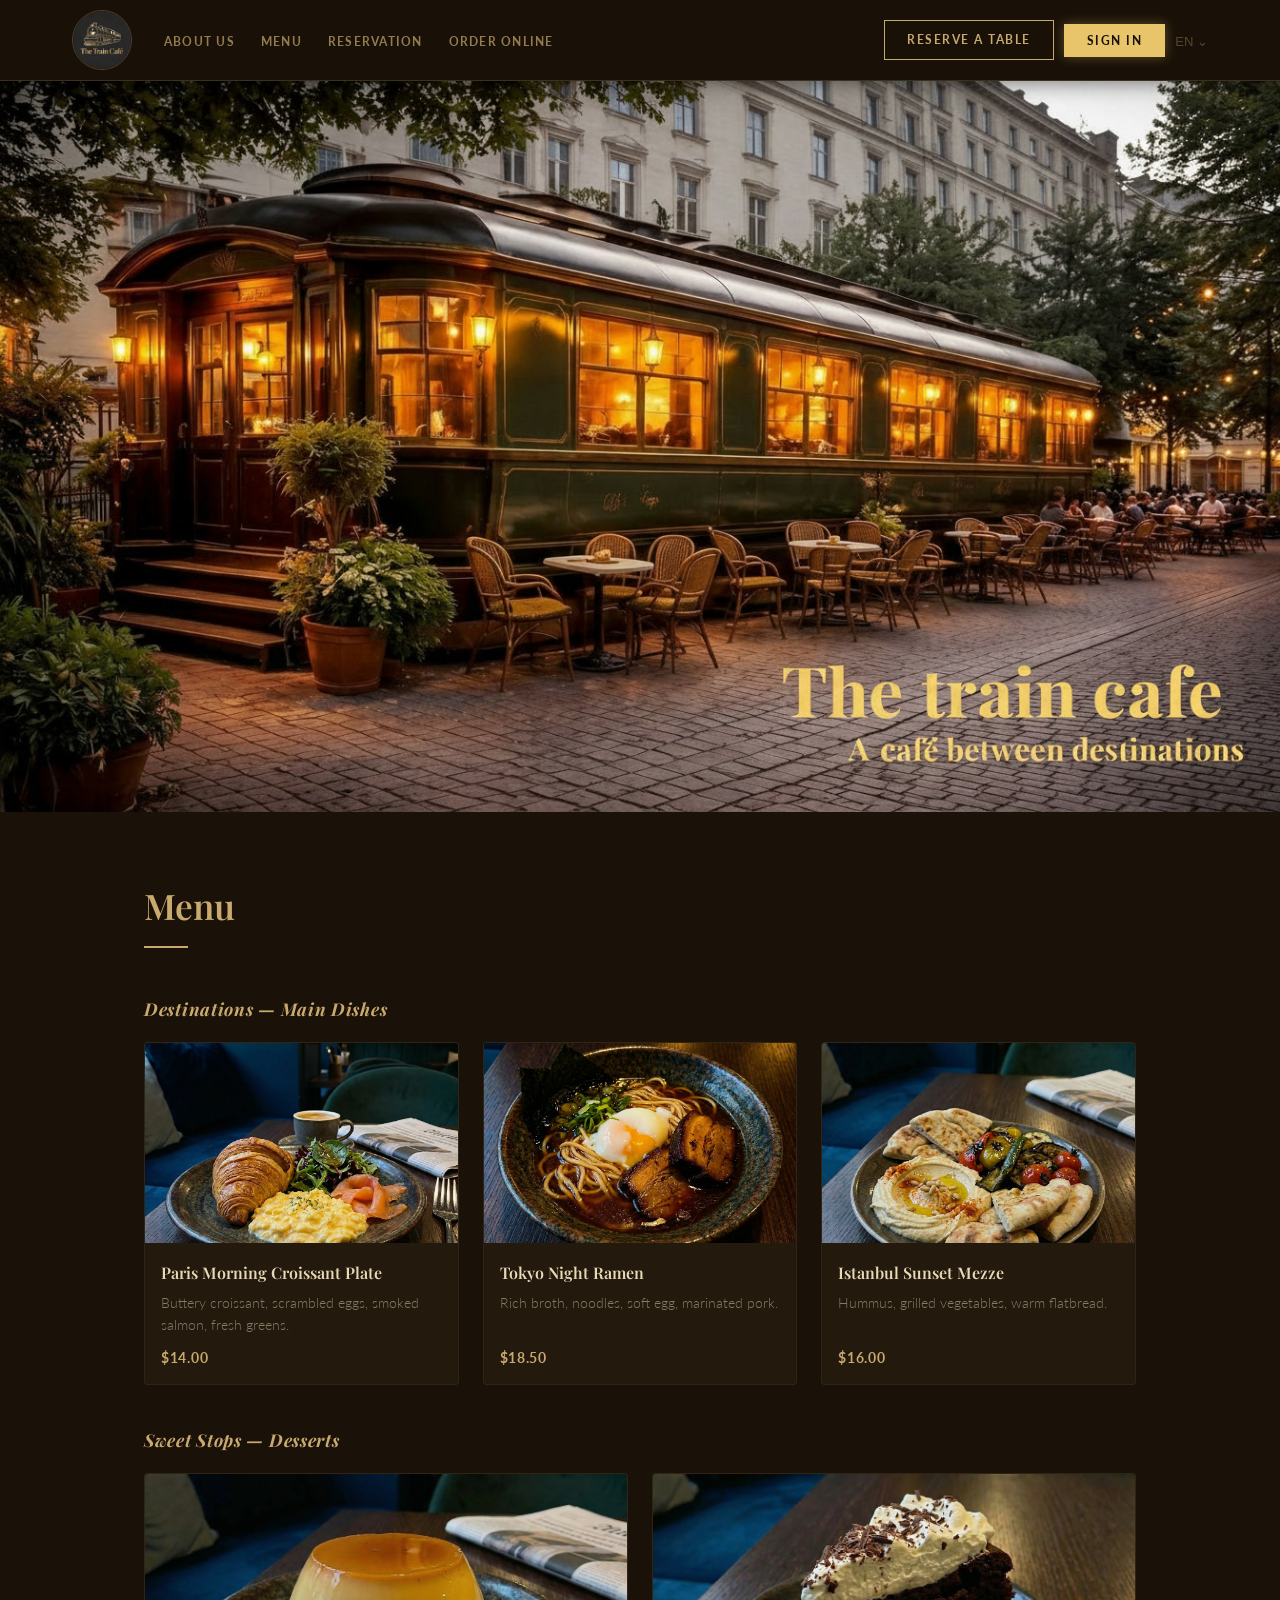
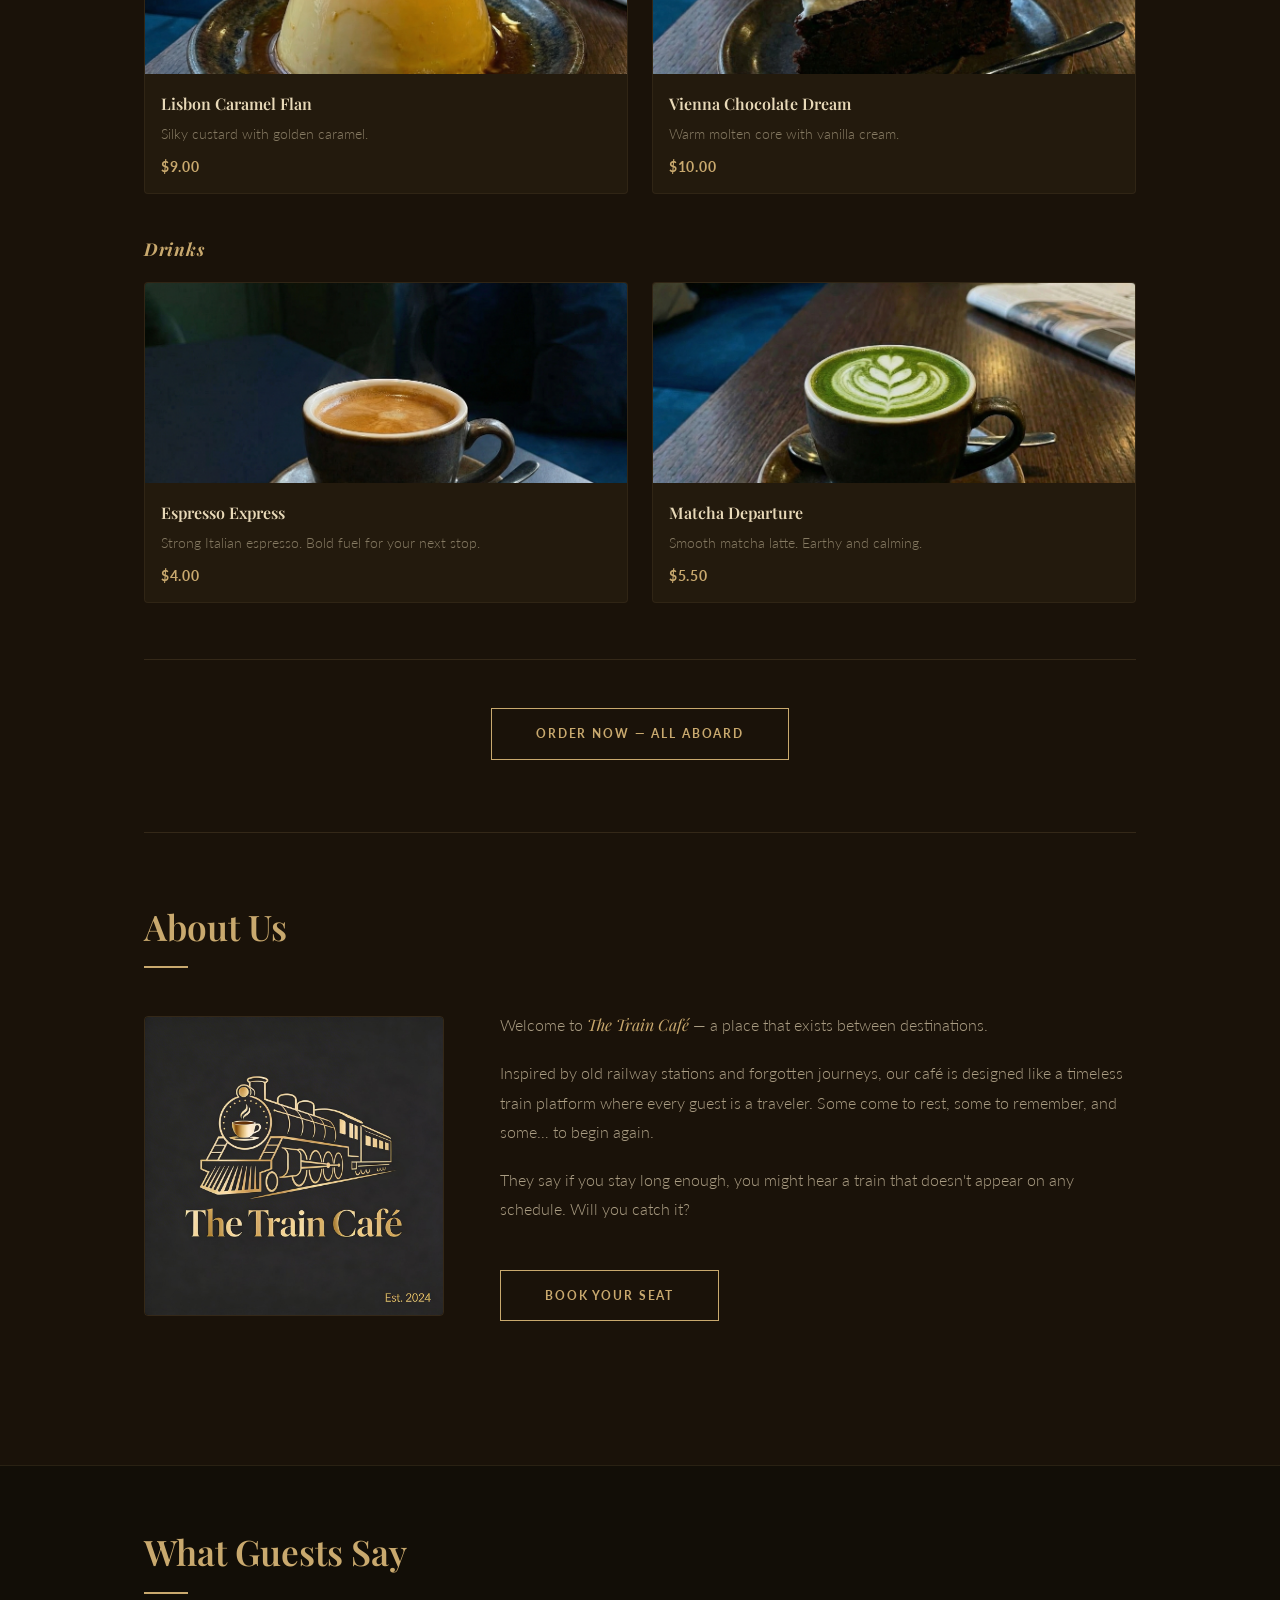
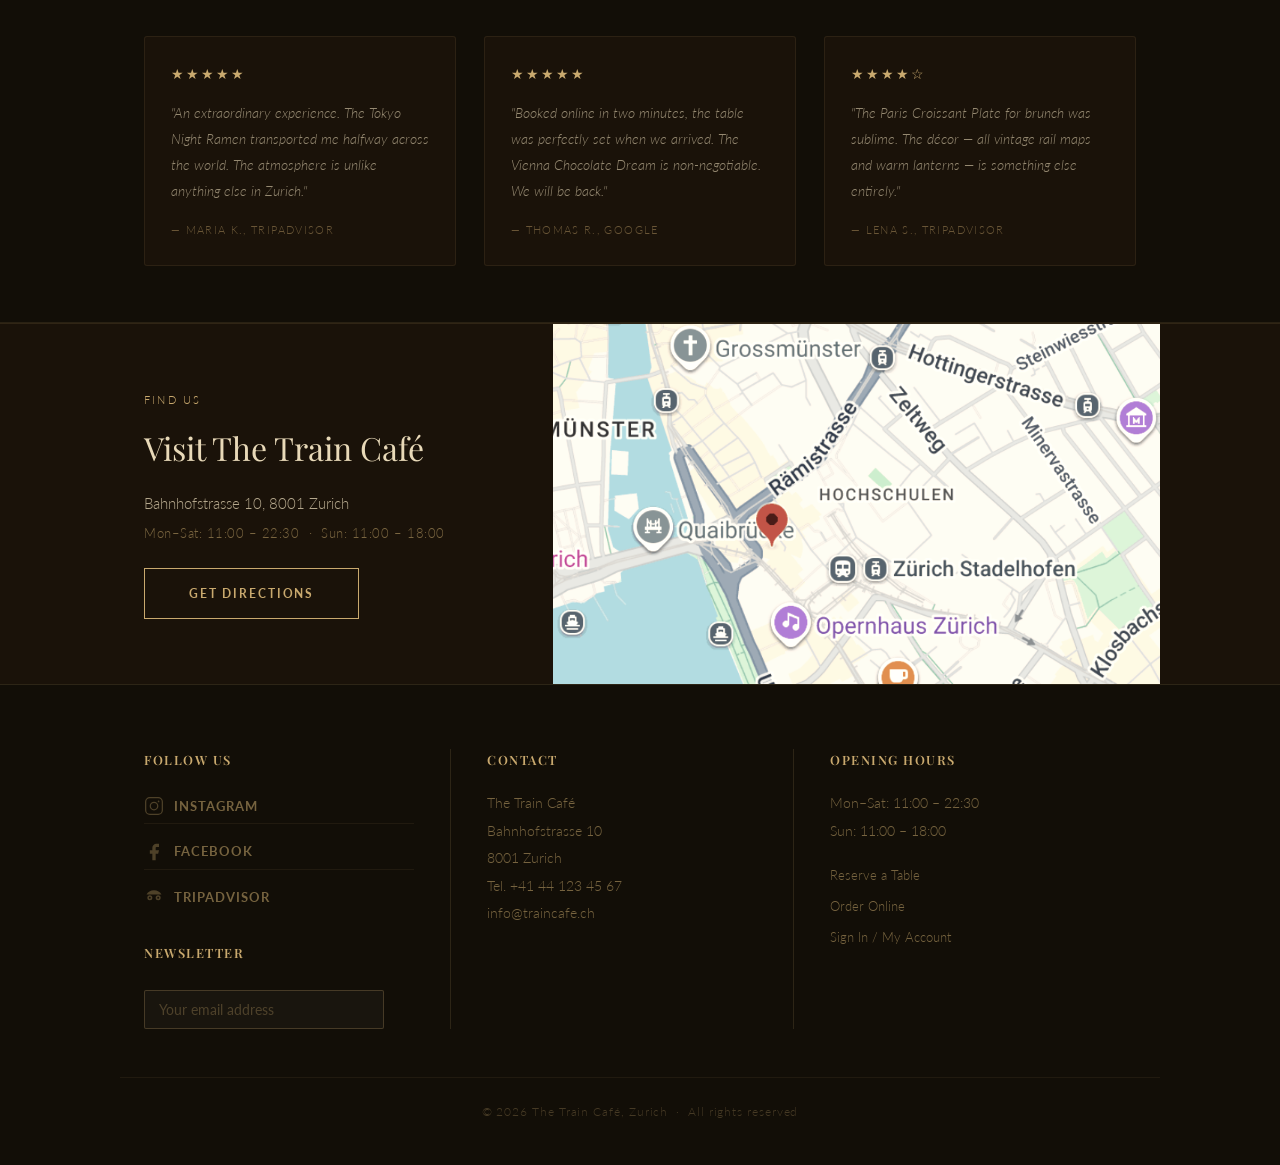
==== commit 1973e513: "Add files via upload" ====
--- a/Labs/Projects/the-train-cafe/index.html
+++ b/Labs/Projects/the-train-cafe/index.html
@@ -211,7 +211,7 @@
                 <p>Bahnhofstrasse 10</p>
                 <p>8001 Zurich</p>
                 <p>Tel. +41 44 123 45 67</p>
-                <p><a href="/cdn-cgi/l/email-protection" class="__cf_email__" data-cfemail="cba2a5ada48bbfa3aebfb9aaa2a5a8aaadaee5a8a3">[email&#160;protected]</a></p>
+                <p><a href="mailto:info@traincafe.ch" style="color:rgba(201,169,110,0.55); text-decoration:none;">info@traincafe.ch</a></p>
             </div>
             <div class="footer-col">
                 <h4 class="footer-heading">Opening Hours</h4>
@@ -224,10 +224,10 @@
                 </div>
             </div>
         </div>
-        <div class="footer-bottom">&copy; 2024 The Train Café, Zurich &nbsp;·&nbsp; All rights reserved</div>
+        <div class="footer-bottom">&copy; 2026 The Train Café, Zurich &nbsp;·&nbsp; All rights reserved</div>
     </footer>
 
-    <script data-cfasync="false" src="/cdn-cgi/scripts/5c5dd728/cloudflare-static/email-decode.min.js"></script><script>
+    <script data-cfasync="false" src="/cdn-cgi/scripts/5c5dd728/cloudflare-static/email-decode.min.js"></script><script data-cfasync="false" src="/cdn-cgi/scripts/5c5dd728/cloudflare-static/email-decode.min.js"></script><script>
         function openModal() { document.getElementById('signinModal').classList.add('open'); document.body.style.overflow = 'hidden'; }
         function closeModal() { document.getElementById('signinModal').classList.remove('open'); document.body.style.overflow = ''; }
         document.getElementById('signinModal').addEventListener('click', function(e) { if (e.target === this) closeModal(); });
@@ -248,7 +248,4 @@
             alert('Connected to AWS Cognito. Paste your Hosted UI URL to activate.');
         }
         function handleRegister() {
-            const name = document.getElementById('reg-name').value.trim();
-            const email = document.getElementById('reg-email').value.trim();
-            const pass = document.getElementById('reg-password').value;
-            if (!name || !email || !pass) { alert('Please fi+            const name = document.getEl
--- a/Labs/Projects/the-train-cafe/index.css
+++ b/Labs/Projects/the-train-cafe/index.css
@@ -52,10 +52,12 @@
 .btn-signin:hover { background: #f5d882; border-color: #f5d882; color: #1a1209; box-shadow: 0 0 20px rgba(245,216,130,0.5); }
 .lang-selector button { background: none; border: none; cursor: pointer; font-size: 0.82rem; color: rgba(201,169,110,0.35); }
 
-/* ── Hero image — clean, no text overlay ─────────────────── */
+/* ── Hero ────────────────────────────────────────────────── */
 .hero-section {
-  background: url('images/Banner.jpg') no-repeat center center / cover;
-  height: 520px;
+  background: url('images/Banner.jpg') no-repeat center center / 100% auto;
+  width: 100%;
+  padding-top: 57.14%;
+  background-color: #1a1209;
 }
 
 /* ── Layout ──────────────────────────────────────────────── */
@@ -68,12 +70,12 @@
 .grid { display: grid; gap: 24px; }
 .grid-3 { grid-template-columns: repeat(3, 1fr); }
 .grid-2 { grid-template-columns: repeat(2, 1fr); }
-.card { background: #231a0d; border-radius: 4px; overflow: hidden; transition: transform 0.3s, box-shadow 0.3s; border: 1px solid rgba(201,169,110,0.08); }
+.card { background: #231a0d; border-radius: 4px; overflow: hidden; transition: transform 0.3s, box-shadow 0.3s; border: 1px solid rgba(201,169,110,0.08); display: flex; flex-direction: column; }
 .card:hover { transform: translateY(-6px); box-shadow: 0 20px 48px rgba(0,0,0,0.55); border-color: rgba(201,169,110,0.2); }
 .card img { width: 100%; height: 200px; object-fit: cover; display: block; }
 .card h4 { font-family: 'Playfair Display', serif; font-size: 1rem; font-weight: 600; color: #e8d9b8; margin: 16px 16px 6px; }
-.card p { font-size: 0.86rem; color: rgba(232,217,184,0.5); line-height: 1.6; padding: 0 16px; }
-.price { font-weight: 700; font-size: 0.88rem; color: #c9a96e; letter-spacing: 0.05em; display: block; padding: 10px 16px 14px; }
+.card p { font-size: 0.86rem; color: rgba(232,217,184,0.5); line-height: 1.6; padding: 0 16px; flex: 1; }
+.price { font-weight: 700; font-size: 0.88rem; color: #c9a96e; letter-spacing: 0.05em; display: block; padding: 10px 16px 14px; margin-top: auto; }
 
 /* ── Menu CTA ────────────────────────────────────────────── */
 .menu-cta { text-align: center; margin-top: 56px; padding-top: 48px; border-top: 1px solid rgba(201,169,110,0.15); }
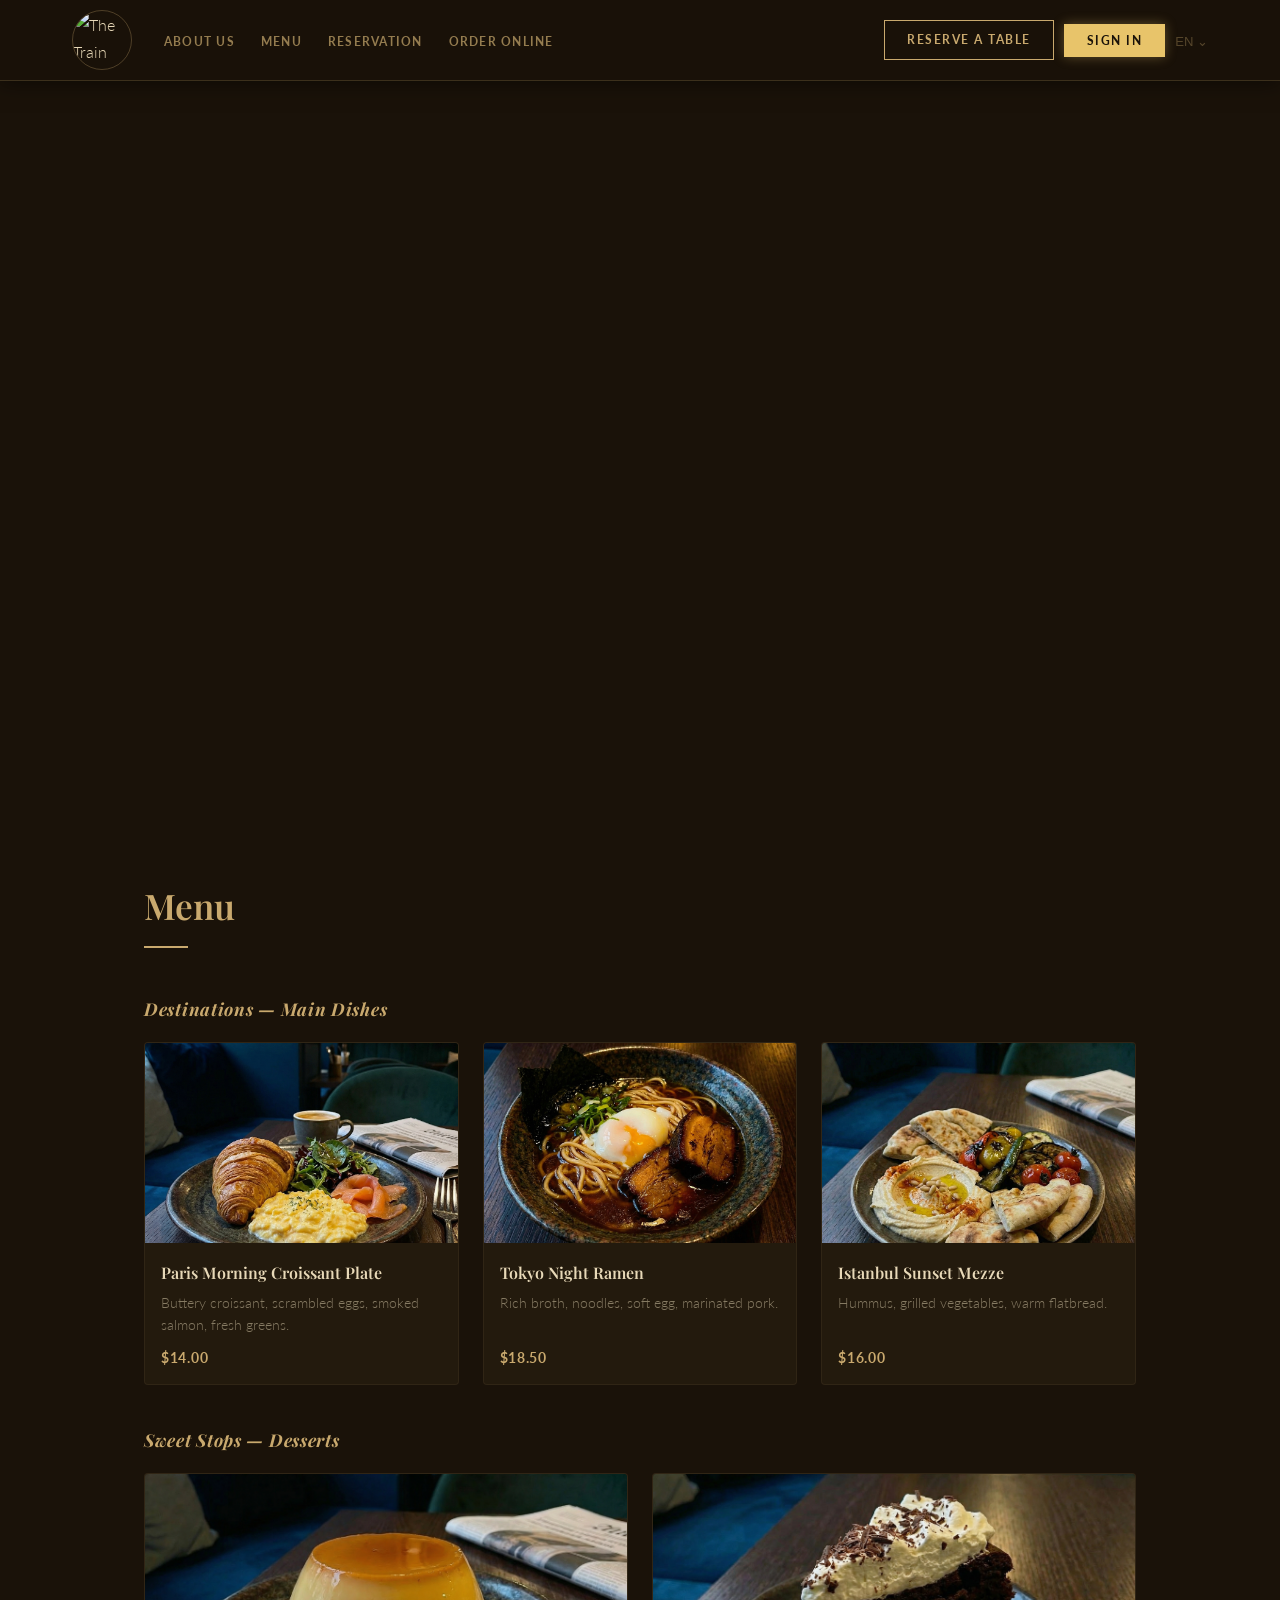
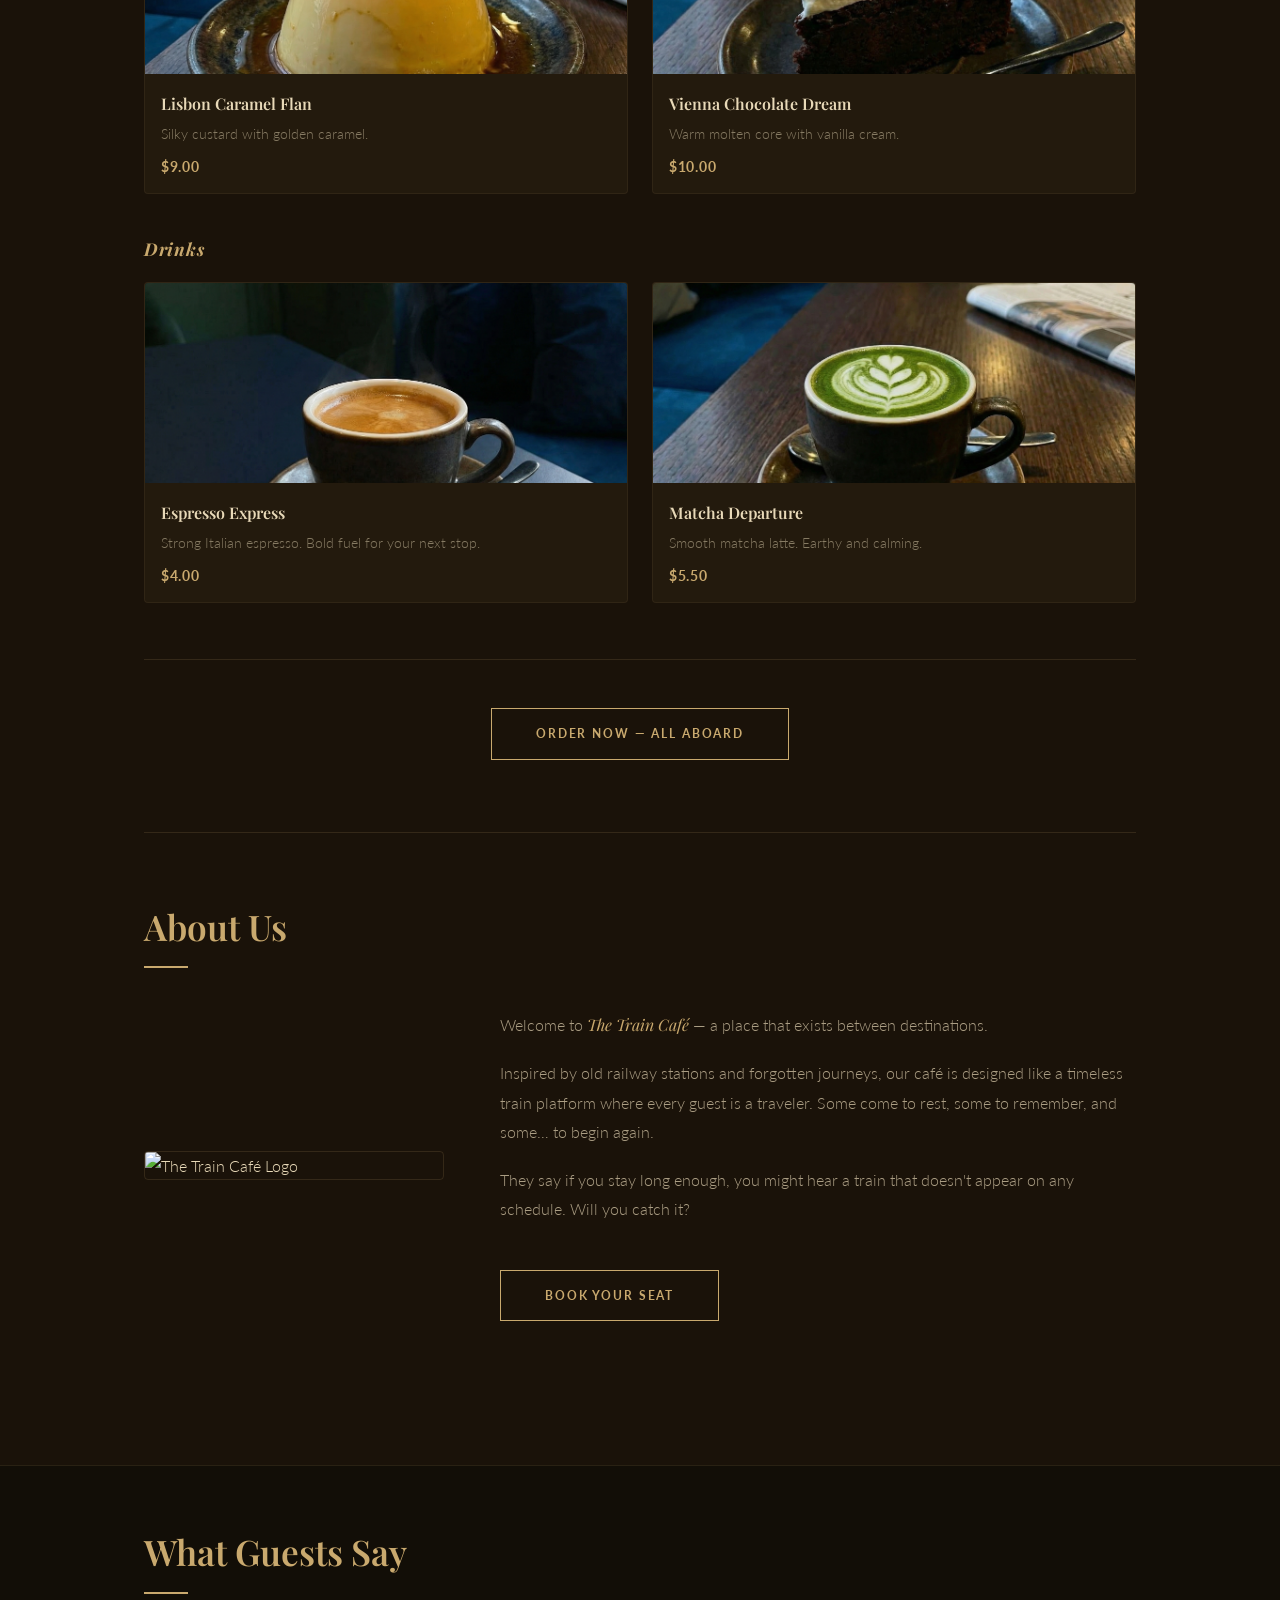
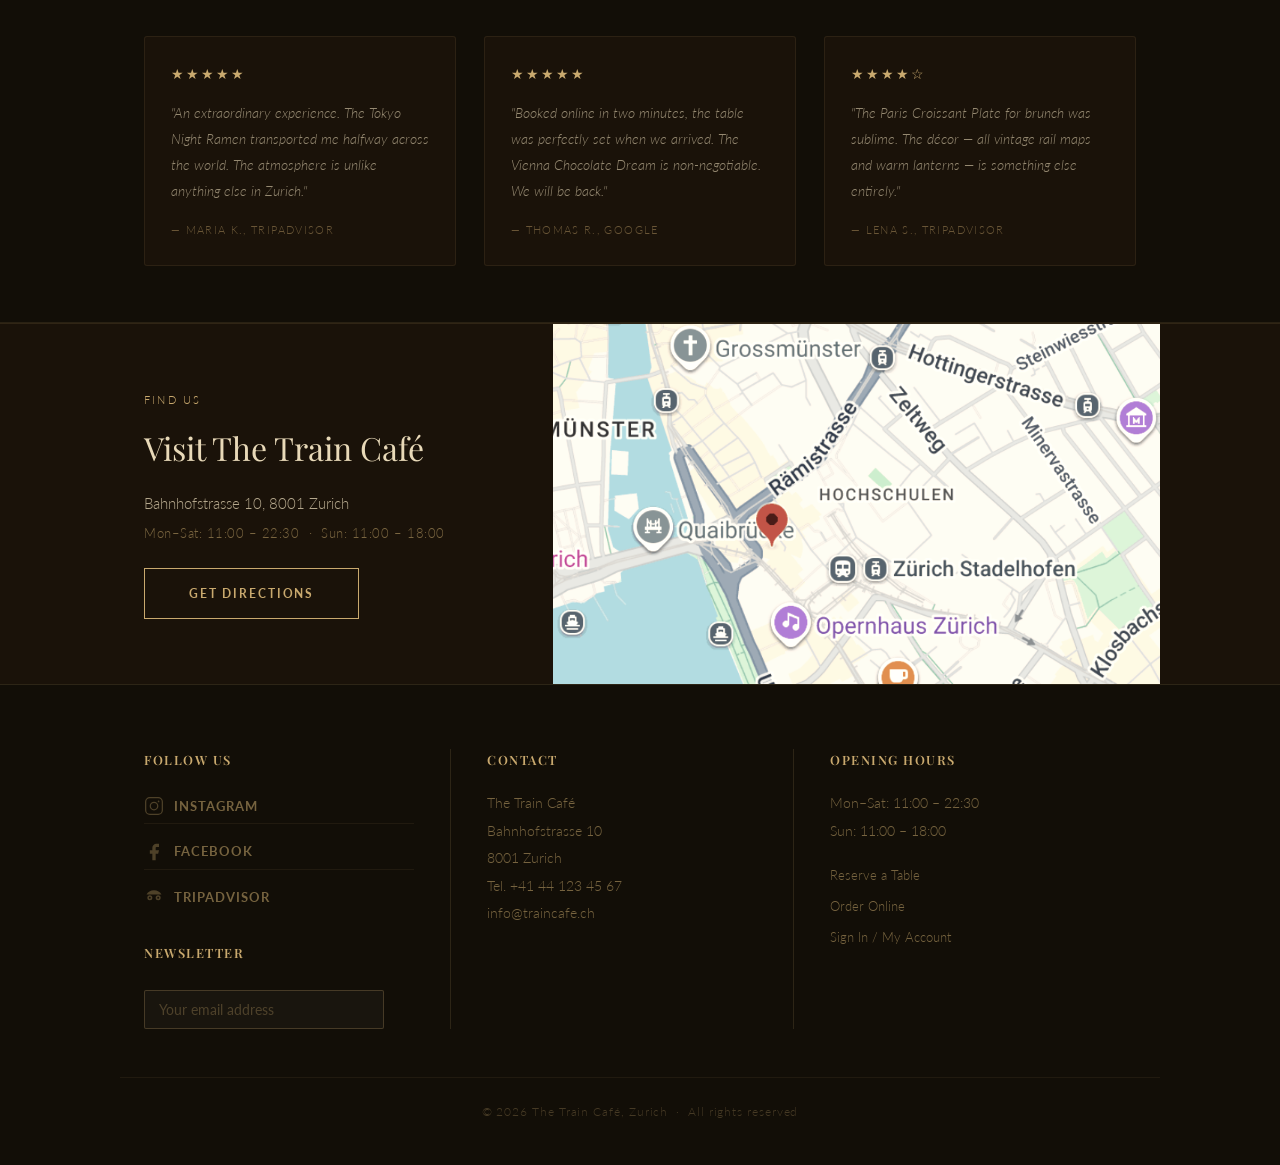
==== commit b639391f: "Add files via upload" ====
--- a/Labs/Projects/the-train-cafe/index.html
+++ b/Labs/Projects/the-train-cafe/index.html
@@ -227,7 +227,7 @@
         <div class="footer-bottom">&copy; 2026 The Train Café, Zurich &nbsp;·&nbsp; All rights reserved</div>
     </footer>
 
-    <script data-cfasync="false" src="/cdn-cgi/scripts/5c5dd728/cloudflare-static/email-decode.min.js"></script><script data-cfasync="false" src="/cdn-cgi/scripts/5c5dd728/cloudflare-static/email-decode.min.js"></script><script>
+    <script>
         function openModal() { document.getElementById('signinModal').classList.add('open'); document.body.style.overflow = 'hidden'; }
         function closeModal() { document.getElementById('signinModal').classList.remove('open'); document.body.style.overflow = ''; }
         document.getElementById('signinModal').addEventListener('click', function(e) { if (e.target === this) closeModal(); });
@@ -238,14 +238,19 @@
             document.getElementById('auth-' + id).classList.add('active');
             btn.classList.add('active');
         }
-        // ── Cognito stubs — replace with your Hosted UI URL ──
-        // To use Cognito Hosted UI: window.location.href = 'https://YOUR-DOMAIN.auth.REGION.amazoncognito.com/login?...'
         function handleSignIn() {
             const email = document.getElementById('login-email').value.trim();
             const pass = document.getElementById('login-password').value;
             if (!email || !pass) { alert('Please enter your email and password.'); return; }
-            // TODO: window.location.href = 'YOUR-COGNITO-HOSTED-UI-URL';
-            alert('Connected to AWS Cognito. Paste your Hosted UI URL to activate.');
+            alert('Sign In connected to AWS Cognito. Add your Hosted UI URL to activate.');
         }
         function handleRegister() {
-            const name = document.getEl+            const name = document.getElementById('reg-name').value.trim();
+            const email = document.getElementById('reg-email').value.trim();
+            const pass = document.getElementById('reg-password').value;
+            if (!name || !email || !pass) { alert('Please fill in all fields.'); return; }
+            alert('Account creation connected to AWS Cognito. Add your Hosted UI URL to activate.');
+        }
+    </script>
+</body>
+</html>
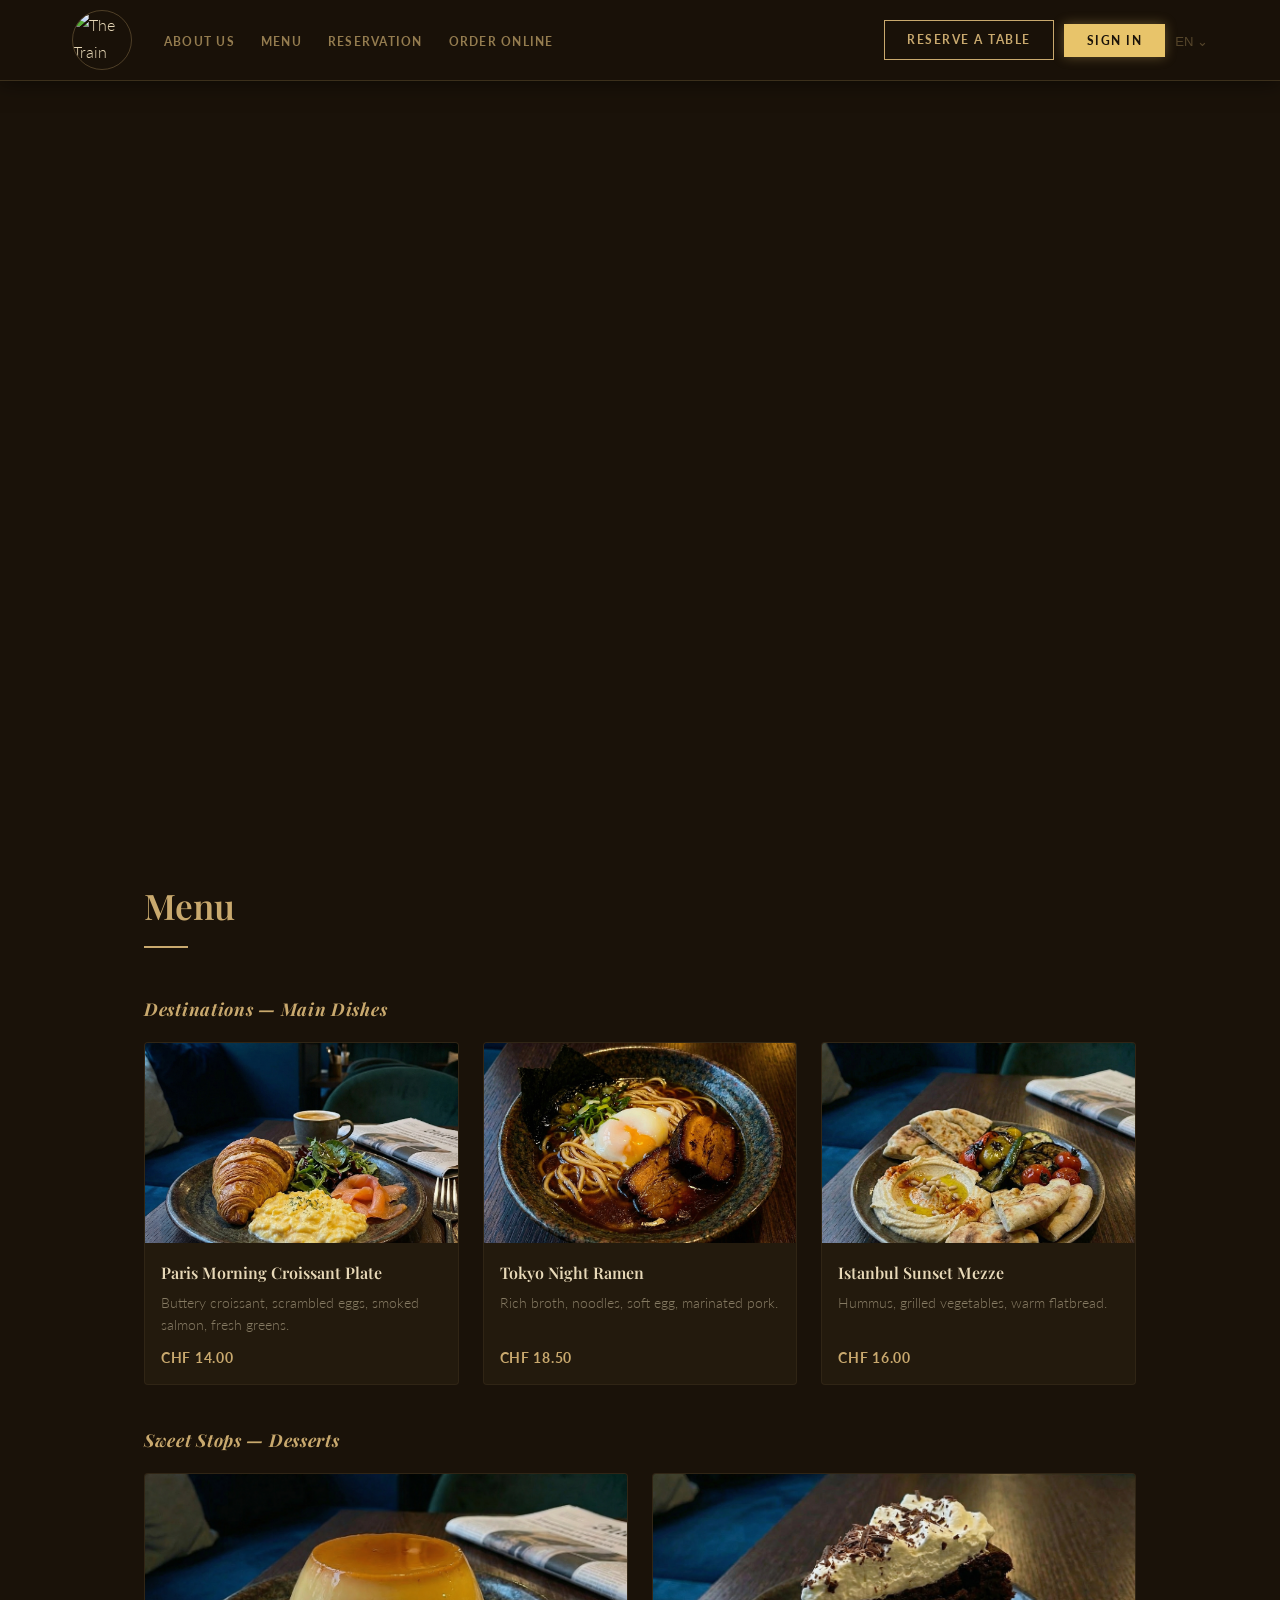
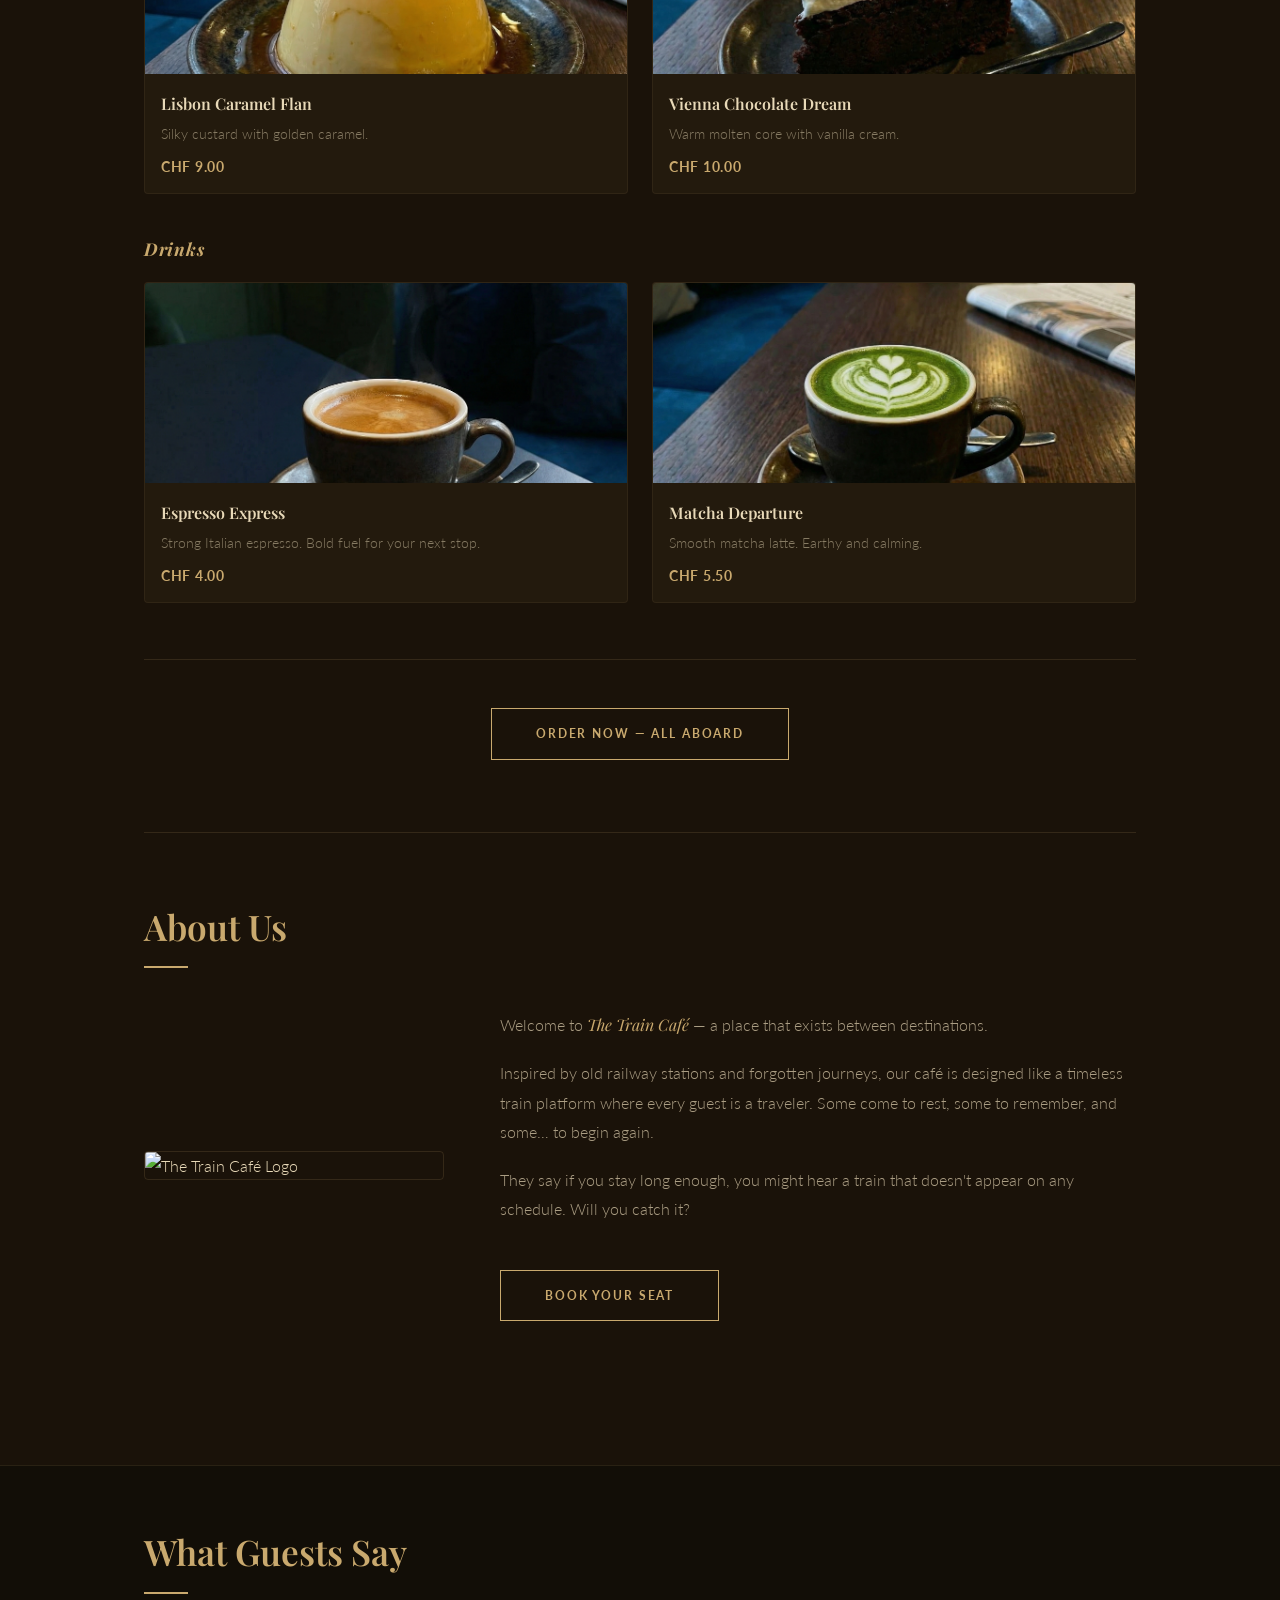
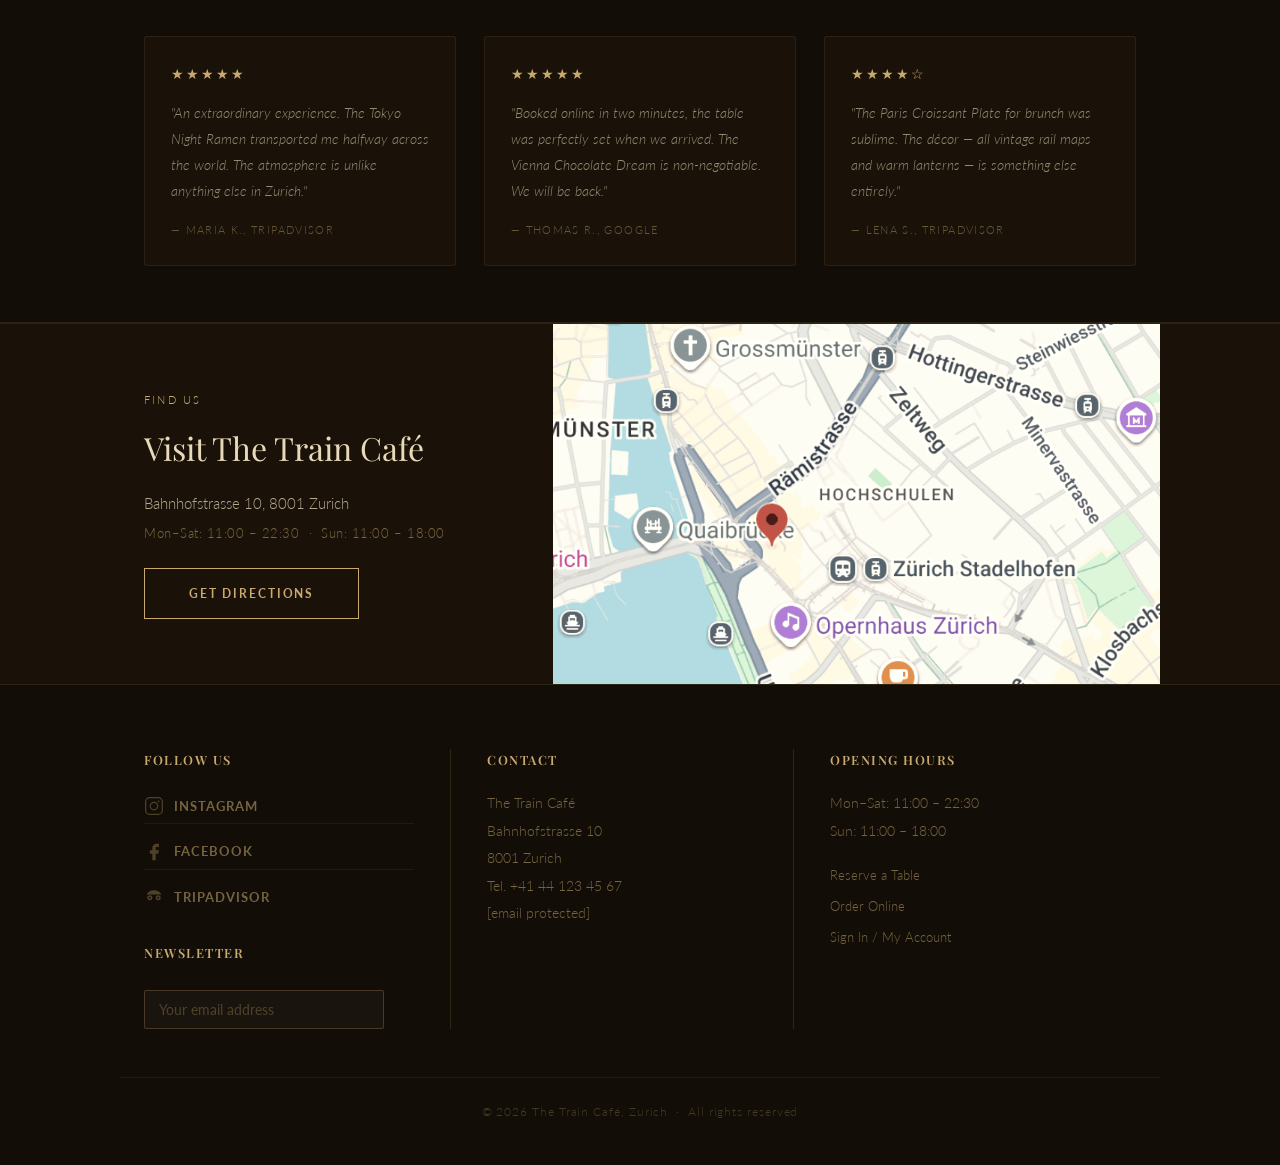
==== commit eed7d321: "Add files via upload" ====
--- a/Labs/Projects/the-train-cafe/index.html
+++ b/Labs/Projects/the-train-cafe/index.html
@@ -77,19 +77,19 @@
                     <img src="images/Croissant.jpg" alt="Paris Morning Croissant Plate">
                     <h4>Paris Morning Croissant Plate</h4>
                     <p>Buttery croissant, scrambled eggs, smoked salmon, fresh greens.</p>
-                    <span class="price">$14.00</span>
+                    <span class="price">CHF 14.00</span>
                 </div>
                 <div class="card">
                     <img src="images/Ramen.jpg" alt="Tokyo Night Ramen">
                     <h4>Tokyo Night Ramen</h4>
                     <p>Rich broth, noodles, soft egg, marinated pork.</p>
-                    <span class="price">$18.50</span>
+                    <span class="price">CHF 18.50</span>
                 </div>
                 <div class="card">
                     <img src="images/Meze.jpg" alt="Istanbul Sunset Mezze">
                     <h4>Istanbul Sunset Mezze</h4>
                     <p>Hummus, grilled vegetables, warm flatbread.</p>
-                    <span class="price">$16.00</span>
+                    <span class="price">CHF 16.00</span>
                 </div>
             </div>
 
@@ -99,13 +99,13 @@
                     <img src="images/Flan.jpg" alt="Lisbon Caramel Flan">
                     <h4>Lisbon Caramel Flan</h4>
                     <p>Silky custard with golden caramel.</p>
-                    <span class="price">$9.00</span>
+                    <span class="price">CHF 9.00</span>
                 </div>
                 <div class="card">
                     <img src="images/Vienna%20Cake.jpg" alt="Vienna Chocolate Dream">
                     <h4>Vienna Chocolate Dream</h4>
                     <p>Warm molten core with vanilla cream.</p>
-                    <span class="price">$10.00</span>
+                    <span class="price">CHF 10.00</span>
                 </div>
             </div>
 
@@ -115,13 +115,13 @@
                     <img src="images/Espresso.jpg" alt="Espresso Express">
                     <h4>Espresso Express</h4>
                     <p>Strong Italian espresso. Bold fuel for your next stop.</p>
-                    <span class="price">$4.00</span>
+                    <span class="price">CHF 4.00</span>
                 </div>
                 <div class="card">
                     <img src="images/Matcha.jpg" alt="Matcha Departure">
                     <h4>Matcha Departure</h4>
                     <p>Smooth matcha latte. Earthy and calming.</p>
-                    <span class="price">$5.50</span>
+                    <span class="price">CHF 5.50</span>
                 </div>
             </div>
 
@@ -211,7 +211,7 @@
                 <p>Bahnhofstrasse 10</p>
                 <p>8001 Zurich</p>
                 <p>Tel. +41 44 123 45 67</p>
-                <p><a href="mailto:info@traincafe.ch" style="color:rgba(201,169,110,0.55); text-decoration:none;">info@traincafe.ch</a></p>
+                <p><a href="/cdn-cgi/l/email-protection#82ebece4edc2f6f0e3ebece1e3e4e7ace1ea" style="color:rgba(201,169,110,0.55); text-decoration:none;"><span class="__cf_email__" data-cfemail="452c2b232a053137242c2b262423206b262d">[email&#160;protected]</span></a></p>
             </div>
             <div class="footer-col">
                 <h4 class="footer-heading">Opening Hours</h4>
@@ -227,7 +227,7 @@
         <div class="footer-bottom">&copy; 2026 The Train Café, Zurich &nbsp;·&nbsp; All rights reserved</div>
     </footer>
 
-    <script>
+    <script data-cfasync="false" src="/cdn-cgi/scripts/5c5dd728/cloudflare-static/email-decode.min.js"></script><script data-cfasync="false" src="/cdn-cgi/scripts/5c5dd728/cloudflare-static/email-decode.min.js"></script><script data-cfasync="false" src="/cdn-cgi/scripts/5c5dd728/cloudflare-static/email-decode.min.js"></script><script>
         function openModal() { document.getElementById('signinModal').classList.add('open'); document.body.style.overflow = 'hidden'; }
         function closeModal() { document.getElementById('signinModal').classList.remove('open'); document.body.style.overflow = ''; }
         document.getElementById('signinModal').addEventListener('click', function(e) { if (e.target === this) closeModal(); });
@@ -238,19 +238,23 @@
             document.getElementById('auth-' + id).classList.add('active');
             btn.classList.add('active');
         }
+        // ── Cognito stubs — replace with your Hosted UI URL ──
+        // To use Cognito Hosted UI: window.location.href = 'https://YOUR-DOMAIN.auth.REGION.amazoncognito.com/login?...'
         function handleSignIn() {
             const email = document.getElementById('login-email').value.trim();
             const pass = document.getElementById('login-password').value;
             if (!email || !pass) { alert('Please enter your email and password.'); return; }
-            alert('Sign In connected to AWS Cognito. Add your Hosted UI URL to activate.');
+            // TODO: window.location.href = 'YOUR-COGNITO-HOSTED-UI-URL';
+            alert('Connected to AWS Cognito. Paste your Hosted UI URL to activate.');
         }
         function handleRegister() {
             const name = document.getElementById('reg-name').value.trim();
             const email = document.getElementById('reg-email').value.trim();
             const pass = document.getElementById('reg-password').value;
             if (!name || !email || !pass) { alert('Please fill in all fields.'); return; }
-            alert('Account creation connected to AWS Cognito. Add your Hosted UI URL to activate.');
+            // TODO: window.location.href = 'YOUR-COGNITO-HOSTED-UI-URL';
+            alert('Connected to AWS Cognito. Paste your Hosted UI URL to activate.');
         }
     </script>
 </body>
-</html>+</html>
